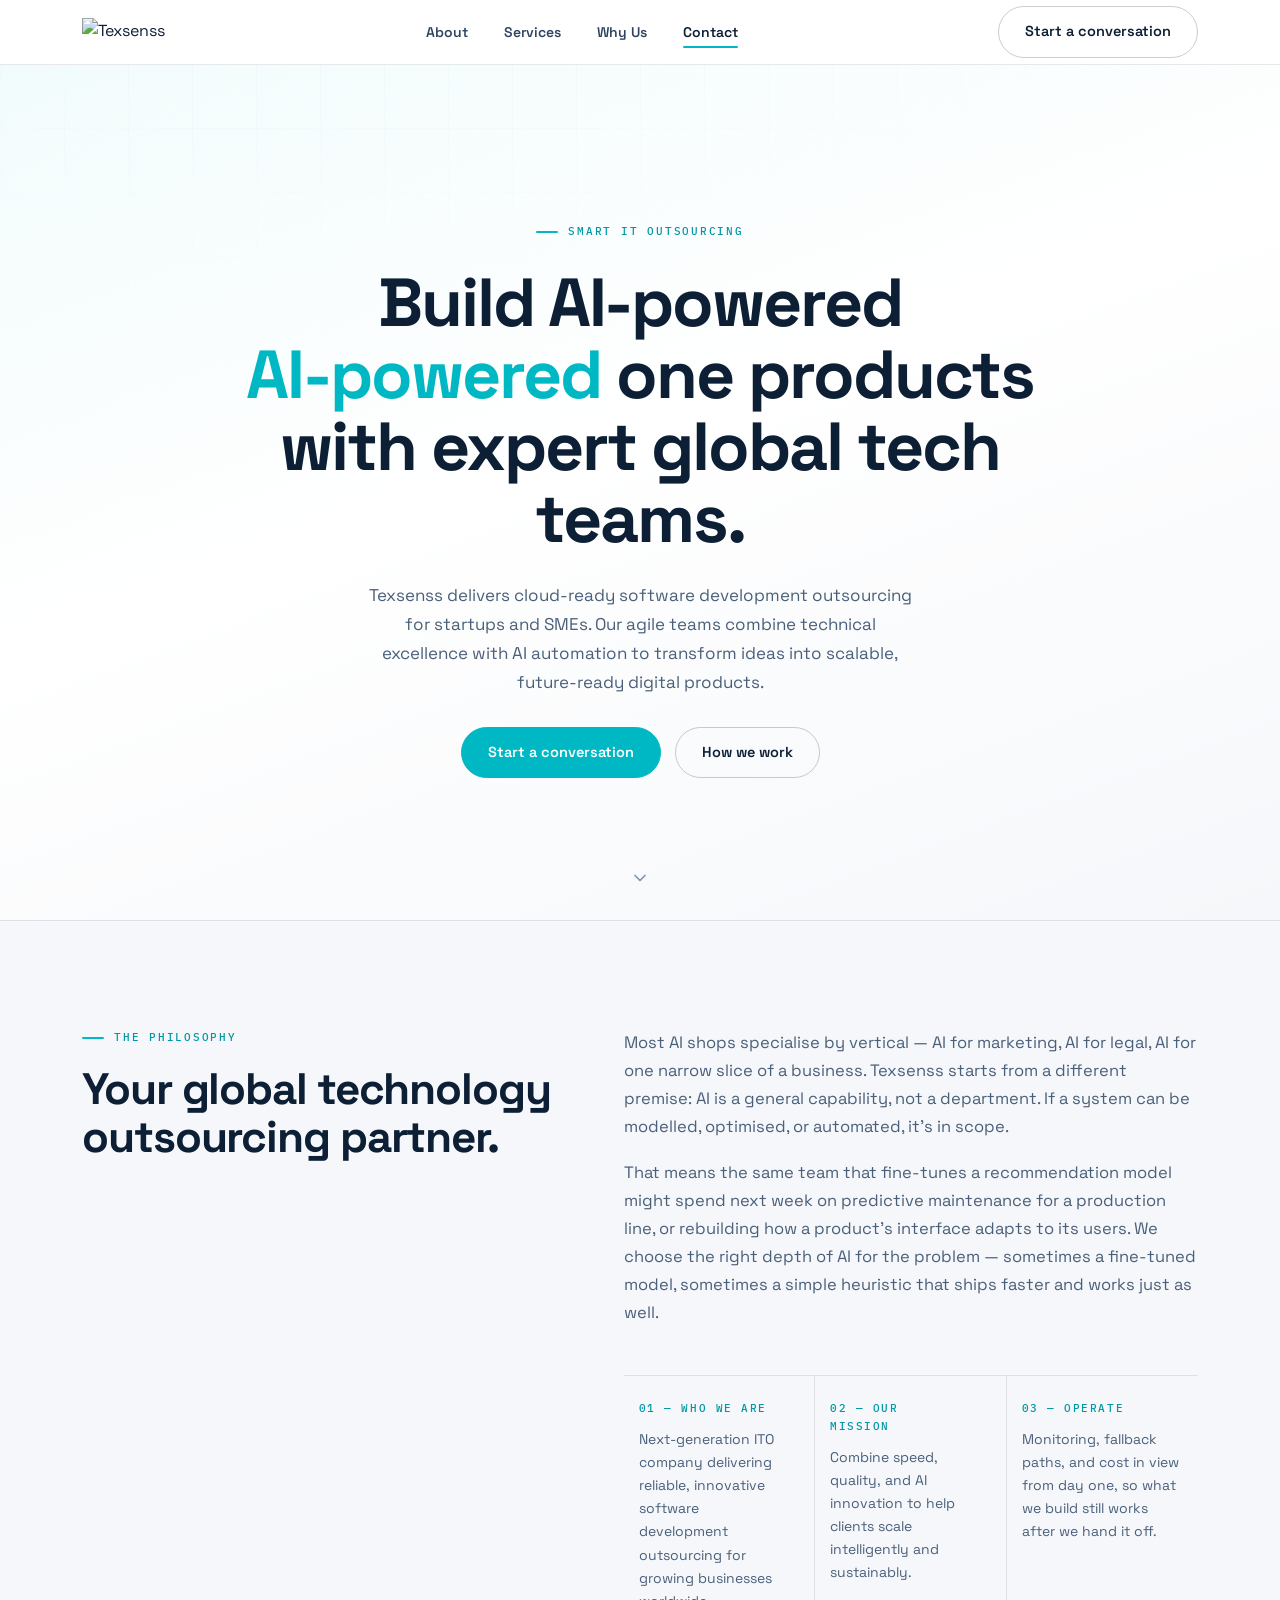
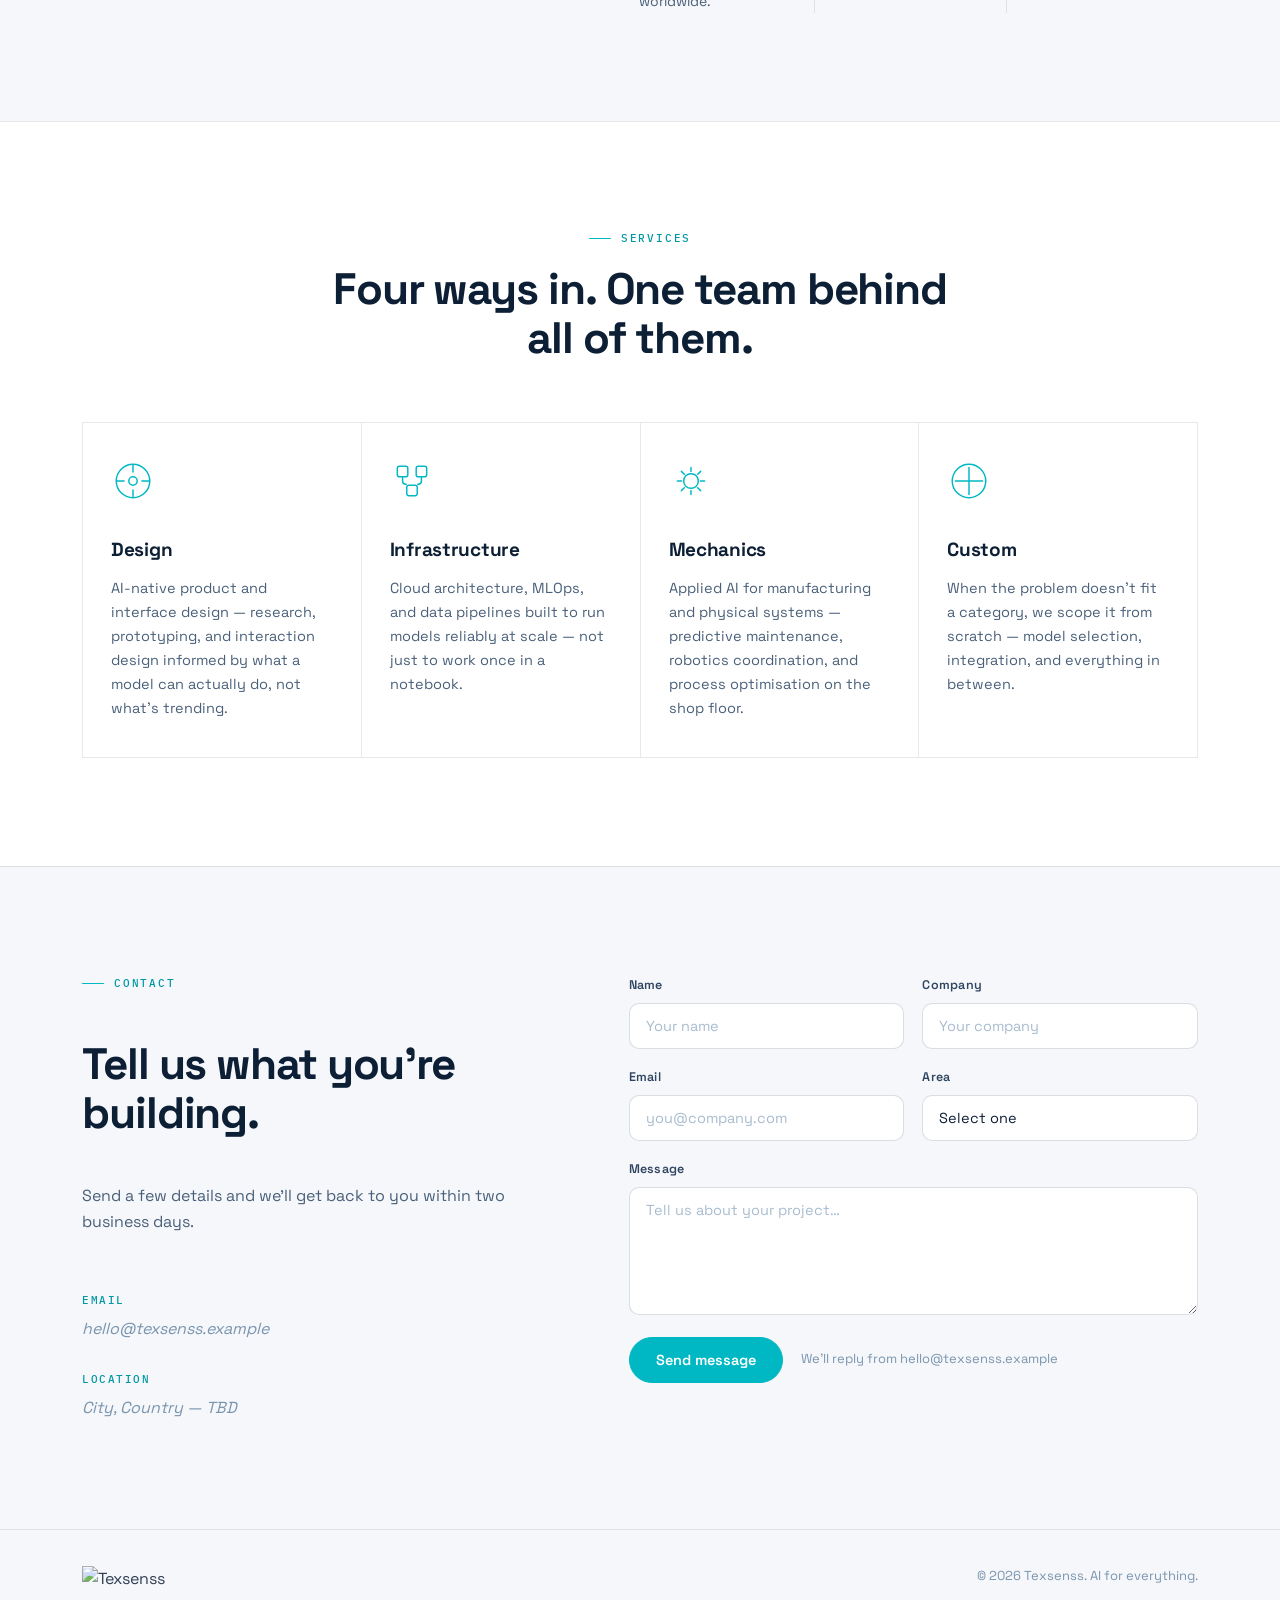
==== index.html @ 2351a618 "Add files via upload" ====
<!DOCTYPE html>
<html lang="en">
<head>
  <meta charset="UTF-8">
  <meta name="viewport" content="width=device-width, initial-scale=1.0">
  <title>Texsenss — AI for everything</title>
  <meta name="description" content="Texsenss is an AI consultancy applying artificial intelligence across design, infrastructure, mechanics, and everything in between.">

  <!-- Favicon from brand kit -->
  <link rel="icon" type="image/svg+xml" href="brandkit/Favicon - 32 x 32px.svg">

  <!-- Fonts: Space Grotesk (display) · Inter (body) · IBM Plex Mono (labels) -->
  <link rel="preconnect" href="https://fonts.googleapis.com">
  <link rel="preconnect" href="https://fonts.gstatic.com" crossorigin>
  <link href="https://fonts.googleapis.com/css2?family=IBM+Plex+Mono:wght@400;500&family=Inter:wght@400;500;600&family=Space+Grotesk:wght@400;500;600;700&display=swap" rel="stylesheet">

  <!-- Brand stylesheet -->
  <link rel="stylesheet" href="style.css">
</head>

<body>

  <div class="blueprint" aria-hidden="true"></div>

  <!-- ============ NAVIGATION ============ -->
  <header class="site">
    <nav class="nav">
      <!-- Wordmark logo from brand kit -->
      <a href="#top" class="logo" aria-label="Texsenss home">
        <img
          src="brandkit/Full Color  - Word Mark - in dark background.png"
          alt="Texsenss"
          height="28"
        >
      </a>

      <ul class="nav-links" id="navLinks" role="list">
        <li><a href="#about">About</a></li>
        <li><a href="#services">Services</a></li>
        <li><a href="#why-us">Why Us</a></li>                                                                                                              
        <li><a href="#contact">Contact</a></li>
      </ul>
                      
      <div class="nav-right">
        <a href="#contact" class="btn btn-ghost">Start a conversation</a>
        <!-- Animated hamburger (3 bars → X via CSS) -->
        <button class="nav-toggle" id="navToggle" aria-label="Toggle navigation" aria-expanded="false">
          <span class="bars" aria-hidden="true">
            <span class="bar"></span>
            <span class="bar"></span>
            <span class="bar"></span>
          </span>
        </button>
      </div>
    </nav>
  </header>

  <main id="top">

    <!-- ============ HERO ============ -->
    <section class="hero">
      <div class="container hero-inner">
        <span class="eyebrow">Smart IT outsourcing</span>

        <h1 class="reveal">
          Build AI-powered <br> <span class="accent">AI-powered</span> one products with expert global tech teams.<br>
          
        </h1>

        <p class="hero-sub reveal">
          Texsenss delivers cloud-ready software development outsourcing for startups and SMEs. Our agile teams combine technical excellence with AI automation to transform ideas into scalable, future-ready digital products.
        </p>

        <div class="hero-cta reveal">
          <a href="#contact" class="btn btn-primary">Start a conversation</a>
          <a href="#about" class="btn btn-ghost">How we work</a>
        </div>
      </div>

      <!-- Animated scroll cue -->
      <a href="#about" class="hero-scroll-cue" aria-label="Scroll to content">
        <svg width="20" height="20" viewBox="0 0 24 24" fill="none" aria-hidden="true">
          <path d="M6 9l6 6 6-6" stroke="currentColor" stroke-width="2" stroke-linecap="round" stroke-linejoin="round"/>
        </svg>
      </a>
    </section>

    <!-- ============ ABOUT ============ -->
    <section class="section" id="about">
      <div class="container about-grid">
        <div class="section-head reveal" style="margin-bottom: 0;">
          <span class="eyebrow">The philosophy</span>
          <h2>Your global technology outsourcing partner.</h2>
        </div>

        <div class="about-copy reveal">
          <p>Most AI shops specialise by vertical — AI for marketing, AI for legal, AI for one narrow slice of a business. Texsenss starts from a different premise: AI is a general capability, not a department. If a system can be modelled, optimised, or automated, it's in scope.</p>
          <p>That means the same team that fine-tunes a recommendation model might spend next week on predictive maintenance for a production line, or rebuilding how a product's interface adapts to its users. We choose the right depth of AI for the problem — sometimes a fine-tuned model, sometimes a simple heuristic that ships faster and works just as well.</p>

          <div class="process">
            <div class="process-step reveal" style="transition-delay: 0.05s">
              <span class="step-label">01 — Who we are</span>
              <p>Next-generation ITO company delivering reliable, innovative software development outsourcing for growing businesses worldwide.</p>
            </div>
            <div class="process-step reveal" style="transition-delay: 0.15s">
              <span class="step-label">02 — Our mission</span>
              <p>Combine speed, quality, and AI innovation to help clients scale intelligently and sustainably.</p>
            </div>
            <div class="process-step reveal" style="transition-delay: 0.25s">
              <span class="step-label">03 — Operate</span>
              <p>Monitoring, fallback paths, and cost in view from day one, so what we build still works after we hand it off.</p>
            </div>
          </div>
        </div>
      </div>
    </section>

    <!-- ============ SERVICES ============ -->
    <section class="section" id="services">
      <div class="container">
        <div class="section-head center reveal">
          <span class="eyebrow">Services</span>
          <h2>Four ways in. One team behind all of them.</h2>
        </div>
      </div>
      <div class="container">
        <div class="service-grid">

          <div class="service-card reveal-scale" style="transition-delay: 0.00s">
            <svg class="service-icon" viewBox="0 0 42 42" fill="none" aria-hidden="true">
              <circle cx="21" cy="21" r="16" stroke="currentColor" stroke-width="1.4"/>
              <path d="M21 5v8M21 29v8M5 21h8M29 21h8" stroke="currentColor" stroke-width="1.4"/>
              <circle cx="21" cy="21" r="4" stroke="currentColor" stroke-width="1.4"/>
            </svg>
            <h3>Design</h3>
            <p>AI-native product and interface design — research, prototyping, and interaction design informed by what a model can actually do, not what’s trending.</p>
          </div>

          <div class="service-card reveal-scale" style="transition-delay: 0.10s">
            <svg class="service-icon" viewBox="0 0 42 42" fill="none" aria-hidden="true">
              <rect x="7" y="7" width="10" height="10" rx="2" stroke="currentColor" stroke-width="1.4"/>
              <rect x="25" y="7" width="10" height="10" rx="2" stroke="currentColor" stroke-width="1.4"/>
              <rect x="16" y="25" width="10" height="10" rx="2" stroke="currentColor" stroke-width="1.4"/>
              <path d="M12 17v4a3 3 0 0 0 3 3h1M30 17v4a3 3 0 0 1-3 3h-1" stroke="currentColor" stroke-width="1.4"/>
            </svg>
            <h3>Infrastructure</h3>
            <p>Cloud architecture, MLOps, and data pipelines built to run models reliably at scale — not just to work once in a notebook.</p>
          </div>

          <div class="service-card reveal-scale" style="transition-delay: 0.20s">
            <svg class="service-icon" viewBox="0 0 42 42" fill="none" aria-hidden="true">
              <path d="M21 12v-4M21 34v-4M12 21H8M34 21h-4M14.6 14.6l-2.8-2.8M30.2 30.2l-2.8-2.8M14.6 27.4l-2.8 2.8M30.2 11.8l-2.8 2.8" stroke="currentColor" stroke-width="1.4" stroke-linecap="round"/>
              <circle cx="21" cy="21" r="7" stroke="currentColor" stroke-width="1.4"/>
            </svg>
            <h3>Mechanics</h3>
            <p>Applied AI for manufacturing and physical systems — predictive maintenance, robotics coordination, and process optimisation on the shop floor.</p>
          </div>

          <div class="service-card reveal-scale" style="transition-delay: 0.30s">
            <svg class="service-icon" viewBox="0 0 42 42" fill="none" aria-hidden="true">
              <path d="M21 8v26M8 21h26" stroke="currentColor" stroke-width="1.4" stroke-linecap="round"/>
              <circle cx="21" cy="21" r="16" stroke="currentColor" stroke-width="1.4"/>
            </svg>
            <h3>Custom</h3>
            <p>When the problem doesn’t fit a category, we scope it from scratch — model selection, integration, and everything in between.</p>
          </div>

        </div>
      </div>
    </section>

    
    <!-- ============ CONTACT ============ -->
    <section class="section" id="contact">
      <div class="container contact-grid">

        <div class="contact-info reveal">
          <span class="eyebrow">Contact</span>
          <h2 style="margin-top: 18px;">Tell us what you're building.</h2>
          <p style="margin-top: 16px; font-size: 16px;">Send a few details and we'll get back to you within two business days.</p>

          <div class="info-block" style="margin-top: 28px;">
            <span class="label">Email</span>
            <span class="value placeholder">hello@texsenss.example</span>
          </div>
          <div class="info-block">
            <span class="label">Location</span>
            <span class="value placeholder">City, Country — TBD</span>
          </div>
        </div>

        <div class="reveal">
          <!--
            Form is UI-only for now.
            Wire up by replacing the JS handler in main.js with a real fetch() call.
            e.g. Formspree, email API, or CRM webhook.
          -->
          <form class="contact-form" id="contactForm" novalidate>
            <div class="form-row">
              <div class="field">
                <label for="name">Name</label>
                <input type="text" id="name" name="name" autocomplete="name" required placeholder="Your name">
              </div>
              <div class="field">
                <label for="company">Company</label>
                <input type="text" id="company" name="company" autocomplete="organization" placeholder="Your company">
              </div>
            </div>
            <div class="form-row">
              <div class="field">
                <label for="email">Email</label>
                <input type="email" id="email" name="email" autocomplete="email" required placeholder="you@company.com">
              </div>
              <div class="field">
                <label for="area">Area</label>
                <select id="area" name="area" required>
                  <option value="">Select one</option>
                  <option value="design">Design</option>
                  <option value="infrastructure">Infrastructure</option>
                  <option value="mechanics">Mechanics</option>
                  <option value="other">Other</option>
                </select>
              </div>
            </div>
            <div class="field">
              <label for="message">Message</label>
              <textarea id="message" name="message" required placeholder="Tell us about your project…"></textarea>
            </div>
            <div class="form-foot">
              <button type="submit" class="btn btn-primary" id="submitBtn">Send message</button>
              <span class="form-note">We'll reply from hello@texsenss.example</span>
            </div>
            <div class="form-success" id="formSuccess" role="status">
              <svg width="18" height="18" viewBox="0 0 18 18" fill="none" aria-hidden="true">
                <circle cx="9" cy="9" r="8" stroke="currentColor" stroke-width="1.4"/>
                <path d="M5.5 9.2l2.2 2.2 4.8-4.8" stroke="currentColor" stroke-width="1.4" stroke-linecap="round" stroke-linejoin="round"/>
              </svg>
              Thanks — your message is queued. We'll be in touch shortly.
            </div>
          </form>
        </div>

      </div>
    </section>

  </main>

  <!-- ============ FOOTER ============ -->
  <footer class="site">
    <div class="container footer-inner">
      <img
        src="brandkit/Full Color  - Word Mark - in dark background.png"
        alt="Texsenss"
        height="22"
      >
      <span class="footer-copy">© 2026 Texsenss. AI for everything.</span>
    </div>
  </footer>

  <!-- Main JS (deferred so it runs after DOM is ready) -->
  <script src="main.js" defer></script>

</body>
</html>
---- style.css ----
/* ============================================================
   TEXSENSS — style.css
   Theme: LIGHT — white base, Rich Navy text, Pacific Blue accents
   Brand palette from texsenss-website.vercel.app reference
   ============================================================ */

/* ============ TOKENS ============ */
:root {
  /* Page background & surfaces */
  --bg-base:     #ffffff;
  --bg-subtle:   #f5f7fa;
  --bg-muted:    #eef1f5;
  --bg-card:     #ffffff;

  /* Rich Navy text scale */
  --text-primary:   #0d1f35;
  --text-secondary: #2e4460;
  --text-body:      #4a607a;
  --text-muted:     #7a95af;
  --text-faint:     #a8bccf;

  /* Pacific Blue — brand primary */
  --brand:       #00b8c4;
  --brand-dark:  #0098a4;
  --brand-light: #e0f7f9;
  --brand-glow:  rgba(0, 184, 196, 0.18);

  /* Borders */
  --border:        rgba(13, 31, 53, 0.10);
  --border-mid:    rgba(13, 31, 53, 0.15);
  --border-strong: rgba(13, 31, 53, 0.22);

  /* Utility */
  --radius: 14px;
  --container: 1180px;
  --ease: cubic-bezier(0.22, 0.61, 0.36, 1);
  --ease-spring: cubic-bezier(0.34, 1.56, 0.64, 1);
  --nav-h: 64px;
}

/* ============ RESET & BASE ============ */
*, *::before, *::after { box-sizing: border-box; }

html {
  scroll-behavior: smooth;
  scroll-padding-top: var(--nav-h);
}
@media (prefers-reduced-motion: reduce) {
  html { scroll-behavior: auto; }
}

body {
  margin: 0;
  background: var(--bg-base);
  color: var(--text-primary);
  font-family: 'Space Grotesk', 'Inter', system-ui, sans-serif;
  font-weight: 400;
  line-height: 1.6;
  -webkit-font-smoothing: antialiased;
}

img { max-width: 100%; display: block; }
a   { color: inherit; text-decoration: none; }

/* ============ LAYOUT ============ */
.container {
  max-width: var(--container);
  margin: 0 auto;
  padding: 0 32px;
}

/* ============ BLUEPRINT GRID — light version ============ */
.blueprint {
  position: fixed;
  inset: 0;
  z-index: 0;
  pointer-events: none;
  background-image:               
    linear-gradient(rgba(0, 184, 196, 0.055) 1px, transparent 1px),
    linear-gradient(90deg, rgba(0, 184, 196, 0.055) 1px, transparent 1px);
  background-size: 64px 64px;
  -webkit-mask-image: radial-gradient(ellipse 90% 60% at 50% 0%, black 30%, transparent 75%);
          mask-image: radial-gradient(ellipse 90% 60% at 50% 0%, black 30%, transparent 75%);
  opacity: 0.7;
  will-change: transform;
}

/* Scroll progress indicator */
.scroll-progress {
  position: fixed;
  top: 0;
  left: 0;
  height: 3px;
  background: var(--brand);
  z-index: 1000;
  width: 0%;
  box-shadow: 0 0 8px var(--brand);
  will-change: width;
}

/* ============ TYPOGRAPHY ============ */
.eyebrow {
  font-family: 'IBM Plex Mono', monospace;
  font-size: 11px;
  font-weight: 500;
  letter-spacing: 0.16em;
  text-transform: uppercase;
  color: var(--brand-dark);
  display: inline-flex;
  align-items: center;
  gap: 10px;
}
.eyebrow::before {
  content: "";
  width: 22px;
  height: 1.5px;
  background: var(--brand);
  display: inline-block;
  flex-shrink: 0;
  border-radius: 2px;
}

h1, h2, h3 {
  font-family: 'Space Grotesk', system-ui, sans-serif;
  font-weight: 700;
  letter-spacing: -0.025em;
  margin: 0;
  color: var(--text-primary);
}
h2 { font-size: clamp(28px, 4vw, 44px); line-height: 1.10; }
h3 { font-size: 19px; letter-spacing: -0.015em; }

p { margin: 0; color: var(--text-body); }

/* ============ BUTTONS ============ */
.btn {
  display: inline-flex;
  align-items: center;
  gap: 9px;
  padding: 13px 26px;
  border-radius: 999px;
  font-family: inherit;
  font-weight: 600;
  font-size: 14.5px;
  cursor: pointer;
  border: 1.5px solid transparent;
  transition:
    transform 0.3s var(--ease),
    background 0.25s var(--ease),
    border-color 0.25s,
    box-shadow 0.3s var(--ease),
    color 0.2s;
}
.btn:focus-visible {
  outline: 2px solid var(--brand);
  outline-offset: 3px;
}

.btn-primary {
  background: var(--brand);
  color: #ffffff;
  border-color: var(--brand);
}
.btn-primary:hover {
  background: var(--brand-dark);
  border-color: var(--brand-dark);
  box-shadow: 0 4px 20px var(--brand-glow);
  transform: translateY(-2px);
}
.btn-primary:active { transform: translateY(0); }

.btn-ghost {
  background: transparent;
  color: var(--text-primary);
  border-color: var(--border-strong);
}
.btn-ghost:hover {
  border-color: var(--brand);
  color: var(--brand-dark);
  background: var(--brand-light);
}

/* ============ NAVIGATION ============ */
header.site {
  position: sticky;
  top: 0;
  z-index: 100;
  background: rgba(255, 255, 255, 0.88);
  backdrop-filter: blur(14px);
  -webkit-backdrop-filter: blur(14px);
  border-bottom: 1px solid var(--border);
  transition: background 0.3s, border-color 0.3s, box-shadow 0.3s;
}
header.site.scrolled {
  background: rgba(255, 255, 255, 0.97);
  border-color: var(--border-mid);
  box-shadow: 0 1px 20px rgba(13, 31, 53, 0.06);
}

.nav {
  display: flex;
  align-items: center;
  justify-content: space-between;
  height: var(--nav-h);
  padding: 0 32px;
  max-width: var(--container);
  margin: 0 auto;
}

.logo { display: flex; align-items: center; }
.logo img {
  height: 28px;
  width: auto;
  transition: opacity 0.2s;
}
.logo:hover img { opacity: 0.75; }

.nav-links {
  display: flex;
  align-items: center;
  gap: 36px;
  list-style: none;
  margin: 0;
  padding: 0;
}
.nav-links a {
  font-size: 14px;
  font-weight: 600;
  color: var(--text-secondary);
  position: relative;
  padding: 4px 0;
  transition: color 0.2s;
}
.nav-links a:hover { color: var(--text-primary); }
.nav-links a::after {
  content: "";
  position: absolute;
  left: 0; right: 0; bottom: -3px;
  height: 2px;
  background: var(--brand);
  transform: scaleX(0);
  transform-origin: left center;
  transition: transform 0.28s var(--ease);
  border-radius: 2px;
}
.nav-links a:hover::after,
.nav-links a.active::after { transform: scaleX(1); }
.nav-links a.active { color: var(--text-primary); }

.nav-right {
  display: flex;
  align-items: center;
  gap: 18px;
}

.nav-toggle {
  display: none;
  background: none;
  border: 1.5px solid var(--border-strong);
  border-radius: 8px;
  width: 40px; height: 40px;
  color: var(--text-primary);
  cursor: pointer;
  align-items: center;
  justify-content: center;
  transition: background 0.2s, border-color 0.2s;
  flex-shrink: 0;
}
.nav-toggle:hover {
  background: var(--brand-light);
  border-color: var(--brand);
  color: var(--brand-dark);
}

.nav-toggle .bar {
  display: block;
  width: 18px;
  height: 1.5px;
  background: currentColor;
  border-radius: 2px;
  transition: transform 0.35s var(--ease), opacity 0.25s;
  transform-origin: center;
}
.nav-toggle .bars {
  display: flex;
  flex-direction: column;
  gap: 4.5px;
  pointer-events: none;
}
.nav-toggle[aria-expanded="true"] .bar:nth-child(1) { transform: translateY(6px) rotate(45deg); }
.nav-toggle[aria-expanded="true"] .bar:nth-child(2) { opacity: 0; transform: scaleX(0); }
.nav-toggle[aria-expanded="true"] .bar:nth-child(3) { transform: translateY(-6px) rotate(-45deg); }

/* ============ MOBILE DROPDOWN ============ */
@media (max-width: 720px) {
  .nav-links {
    position: absolute;
    top: 100%; left: 0; right: 0;
    background: #ffffff;
    border-bottom: 1px solid var(--border-mid);
    flex-direction: column;
    align-items: flex-start;
    padding: 0 32px;
    gap: 0;
    overflow: hidden;
    max-height: 0;
    opacity: 0;
    transform: translateY(-8px);
    transition:
      max-height 0.42s var(--ease),
      opacity 0.32s var(--ease),
      transform 0.32s var(--ease),
      padding 0.32s var(--ease);
    pointer-events: none;
    box-shadow: 0 8px 24px rgba(13, 31, 53, 0.07);
  }
  .nav-links.open {
    max-height: 320px;
    opacity: 1;
    transform: translateY(0);
    padding: 20px 32px 28px;
    pointer-events: auto;
  }
  .nav-links li {
    width: 100%;
    opacity: 0;
    transform: translateX(-10px);
    transition: opacity 0.28s var(--ease), transform 0.28s var(--ease);
  }
  .nav-links.open li { opacity: 1; transform: translateX(0); }
  .nav-links.open li:nth-child(1) { transition-delay: 0.05s; }
  .nav-links.open li:nth-child(2) { transition-delay: 0.10s; }
  .nav-links.open li:nth-child(3) { transition-delay: 0.15s; }
  .nav-links.open li:nth-child(4) { transition-delay: 0.20s; }
  .nav-links a { display: block; padding: 10px 0; font-size: 16px; color: var(--text-primary); }
  .nav-links a::after { bottom: 0; }
  .nav-toggle { display: inline-flex; }
  .nav-right .btn-ghost { display: none; }
}

/* ============ HERO ============ */
.hero {
  padding: 0;
  display: flex;
  align-items: center;
  height: 95vh;
  justify-content: center;
  position: relative;
  overflow: hidden;
  background: linear-gradient(
    160deg,
    rgba(0, 184, 196, 0.05) 0%,
    var(--bg-base) 45%,
    var(--bg-subtle) 100%
  );
}

.hero-inner {
  display: flex;
  flex-direction: column;
  align-items: center;
  text-align: center;
  gap: 26px;
  position: relative;
  z-index: 1;
  padding: 88px 0 72px;
}

.hero h1 {
  font-size: clamp(38px, 5.5vw, 68px);
  max-width: 920px;
  line-height: 1.06;
  letter-spacing: -0.03em;
  color: var(--text-primary);
}
.hero h1 .accent {
  color: var(--brand);
  position: relative;
}

.hero-sub {
  max-width: 560px;
  font-size: 17px;
  color: var(--text-body);
  line-height: 1.7;
}

.hero-cta {
  display: flex;
  gap: 14px;
  flex-wrap: wrap;
  justify-content: center;
  margin-top: 4px;
}

/* Scroll cue arrow at bottom of hero */
.hero-scroll-cue {
  position: absolute;
  bottom: 32px;
  left: 50%;
  transform: translateX(-50%);
  display: flex;
  flex-direction: column;
  align-items: center;
  gap: 6px;
  color: var(--text-muted);
  font-size: 11px;
  font-family: 'IBM Plex Mono', monospace;
  letter-spacing: 0.1em;
  text-transform: uppercase;
  text-decoration: none;
  transition: color 0.2s, opacity 0.3s var(--ease);
  animation: cue-bounce 2.2s ease-in-out infinite;
}
.hero-scroll-cue:hover { color: var(--brand); }
@keyframes cue-bounce {
  0%, 100% { transform: translateX(-50%) translateY(0); }
  50%       { transform: translateX(-50%) translateY(5px); }
}
@media (prefers-reduced-motion: reduce) {
  .hero-scroll-cue { animation: none; }
}

/* ============ SECTION SHELL ============ */
section { position: relative; }

.section {
  padding: 108px 0;
  border-top: 1px solid var(--border);
  background: var(--bg-base);
}
.section:nth-child(even) { background: var(--bg-subtle); }

.section-head {
  display: flex;
  flex-direction: column;
  gap: 18px;
  max-width: 640px;
  margin-bottom: 60px;
}
.section-head.center {
  margin-left: auto;
  margin-right: auto;
  text-align: center;
  align-items: center;
}

/* ============ ABOUT ============ */
.about-grid {
  display: grid;
  grid-template-columns: 0.9fr 1.1fr;
  gap: 72px;
  align-items: start;
}
.about-copy p + p { margin-top: 18px; }
.about-copy p { font-size: 16.5px; line-height: 1.7; color: var(--text-body); }

.process {
  margin-top: 48px;
  display: grid;
  grid-template-columns: repeat(3, 1fr);
  border-top: 1px solid var(--border);
}
.process-step {
  padding: 24px 24px 0 0;
  border-right: 1px solid var(--border);
  transition: background 0.25s;
}
.process-step:last-child { border-right: none; padding-right: 0; }
.process-step:hover { background: var(--brand-light); border-radius: 8px; }

.process-step .step-label {
  font-family: 'IBM Plex Mono', monospace;
  font-size: 11px;
  font-weight: 500;
  letter-spacing: 0.14em;
  padding: 0 15px;
  text-transform: uppercase;
  color: var(--brand-dark);
  margin-bottom: 10px;
  display: block;
}

.process-step p { font-size: 14px; line-height: 1.65; padding : 0 15px ;color: var(--text-body); }

/* ============ SERVICES ============ */
.service-grid {
  display: grid;
  grid-template-columns: repeat(4, 1fr);
  border-top: 1px solid var(--border);
  border-left: 1px solid var(--border);
}
.service-card {
  padding: 36px 28px;
  border-right: 1px solid var(--border);
  border-bottom: 1px solid var(--border);
  background: var(--bg-card);
  position: relative;
  overflow: hidden;
  transition: background 0.3s var(--ease), box-shadow 0.3s var(--ease), transform 0.25s var(--ease);
}
.service-card::before {
  content: "";
  position: absolute;
  inset: 0;
  background: linear-gradient(135deg, var(--brand-light) 0%, transparent 60%);
  opacity: 0;
  transition: opacity 0.35s var(--ease);
}
.service-card:hover { transform: translateY(-2px); box-shadow: 0 8px 32px rgba(0, 184, 196, 0.12); }
.service-card:hover::before { opacity: 1; }

.service-icon {
  width: 44px; height: 44px;
  margin-bottom: 24px;
  color: var(--brand);
  transition: transform 0.3s var(--ease-spring), color 0.2s;
  position: relative; /* above ::before */
}
.service-card:hover .service-icon {
  transform: translateY(-4px) scale(1.1);
  color: var(--brand-dark);
}

.service-card h3 { margin-bottom: 12px; position: relative; }
.service-card p { font-size: 14.5px; line-height: 1.65; color: var(--text-body); position: relative; }

/* ============ WHY US ============ */
.why-list { border-top: 1px solid var(--border); }
.why-row {
  display: grid;
  grid-template-columns: 260px 1fr;
  gap: 44px;
  padding: 36px 0;
  border-bottom: 1px solid var(--border);
  transition: background 0.2s;
}
.why-row:hover { background: var(--brand-light); border-radius: 8px; }
.why-row h3 { color: var(--text-primary); }
.why-row p { font-size: 15.5px; max-width: 560px; line-height: 1.7; color: var(--text-body); }

/* ============ CONTACT ============ */
.contact-grid {
  display: grid;
  grid-template-columns: 1fr 1.2fr;
  gap: 72px;
}
.contact-info { display: flex; flex-direction: column; gap: 30px; }

.info-block .label {
  font-family: 'IBM Plex Mono', monospace;
  font-size: 11px;
  font-weight: 500;
  letter-spacing: 0.14em;
  text-transform: uppercase;
  color: var(--brand-dark);
  display: block;
  margin-bottom: 6px;
}
.info-block .value {
  font-size: 16px;
  color: var(--text-primary);
  font-weight: 600;
}
.info-block .value.placeholder { color: var(--text-muted); font-weight: 400; font-style: italic; }

form.contact-form { display: flex; flex-direction: column; gap: 18px; }
.form-row { display: grid; grid-template-columns: 1fr 1fr; gap: 18px; }
.field { display: flex; flex-direction: column; gap: 8px; }
.field label { font-size: 12.5px; font-weight: 600; color: var(--text-secondary); letter-spacing: 0.02em; }

.field input,
.field select,
.field textarea {
  background: #ffffff;
  border: 1.5px solid var(--border-mid);
  border-radius: 10px;
  padding: 13px 16px;
  color: var(--text-primary);
  font-family: inherit;
  font-size: 14.5px;
  transition: border-color 0.22s, box-shadow 0.22s, background 0.22s;
  appearance: none;
  -webkit-appearance: none;
}
.field input::placeholder,
.field textarea::placeholder { color: var(--text-faint); }
.field input:hover,
.field select:hover,
.field textarea:hover { border-color: var(--border-strong); }
.field input:focus-visible,
.field select:focus-visible,
.field textarea:focus-visible {
  outline: none;
  border-color: var(--brand);
  box-shadow: 0 0 0 3px var(--brand-glow);
}
.field textarea { resize: vertical; min-height: 128px; }

.form-foot {
  display: flex;
  align-items: center;
  gap: 18px;
  margin-top: 4px;
  flex-wrap: wrap;
}
.form-note { font-size: 13px; color: var(--text-muted); }

.form-success {
  display: none;
  align-items: center;
  gap: 10px;
  background: var(--brand-light);
  border: 1.5px solid var(--brand);
  color: var(--brand-dark);
  padding: 14px 18px;
  border-radius: 10px;
  font-size: 14px;
  font-weight: 600;
}
.form-success.show { display: flex; }

/* ============ FOOTER ============ */
footer.site {
  border-top: 1px solid var(--border);
  padding: 36px 0;
  background: var(--bg-subtle);
}
.footer-inner {
  display: flex;
  align-items: center;
  justify-content: space-between;
  gap: 20px;
  flex-wrap: wrap;
}
.footer-inner img { height: 22px; opacity: 0.85; }
.footer-copy { font-size: 13px; color: var(--text-muted); }

/* ============ SCROLL REVEAL ============ */
@keyframes fadeUp {
  from { opacity: 0; transform: translateY(32px); }
  to   { opacity: 1; transform: none; }
}
@keyframes fadeIn {
  from { opacity: 0; }
  to   { opacity: 1; }
}

/* Base state — hidden before observed */
.reveal {
  opacity: 0;
  transform: translateY(32px);
  transition:
    opacity 0.65s var(--ease),
    transform 0.65s var(--ease);
}
.reveal.in {
  opacity: 1;
  transform: none;
}

/* Stagger within a reveal group */
.reveal-group > * {
  opacity: 0;
  transform: translateY(22px);
  transition: opacity 0.55s var(--ease), transform 0.55s var(--ease);
}
.reveal-group.in > *:nth-child(1) { transition-delay: 0.00s; }
.reveal-group.in > *:nth-child(2) { transition-delay: 0.09s; }
.reveal-group.in > *:nth-child(3) { transition-delay: 0.18s; }
.reveal-group.in > *:nth-child(4) { transition-delay: 0.27s; }
.reveal-group.in > * { opacity: 1; transform: none; }

/* Slide-left variant for why-rows */
.reveal-left {
  opacity: 0;
  transform: translateX(-24px);
  transition: opacity 0.6s var(--ease), transform 0.6s var(--ease);
}
.reveal-left.in { opacity: 1; transform: none; }

/* Scale-up for cards */
.reveal-scale {
  opacity: 0;
  transform: scale(0.95) translateY(16px);
  transition: opacity 0.55s var(--ease), transform 0.55s var(--ease);
}
.reveal-scale.in { opacity: 1; transform: none; }

@media (prefers-reduced-motion: reduce) {
  .reveal, .reveal-group > *, .reveal-left, .reveal-scale {
    opacity: 1; transform: none; transition: none;
  }
}

/* ============ RESPONSIVE ============ */
@media (max-width: 980px) {
  .about-grid { grid-template-columns: 1fr; gap: 36px; }
  .service-grid { grid-template-columns: repeat(2, 1fr); }
  .contact-grid { grid-template-columns: 1fr; gap: 48px; }
  .why-row { grid-template-columns: 1fr; gap: 10px; }
  .process { grid-template-columns: 1fr; }
  .process-step {
    border-right: none;
    border-bottom: 1px solid var(--border);
    padding: 24px 0;
  }
  .process-step:last-child { border-bottom: none; }
}

@media (max-width: 720px) {
  .service-grid { grid-template-columns: 1fr; }
  .form-row { grid-template-columns: 1fr; }
  .section { padding: 80px 0; }
  .container { padding: 0 22px; }
  .nav { padding: 0 22px; }
  .hero-inner { padding: 80px 0 60px; }
}
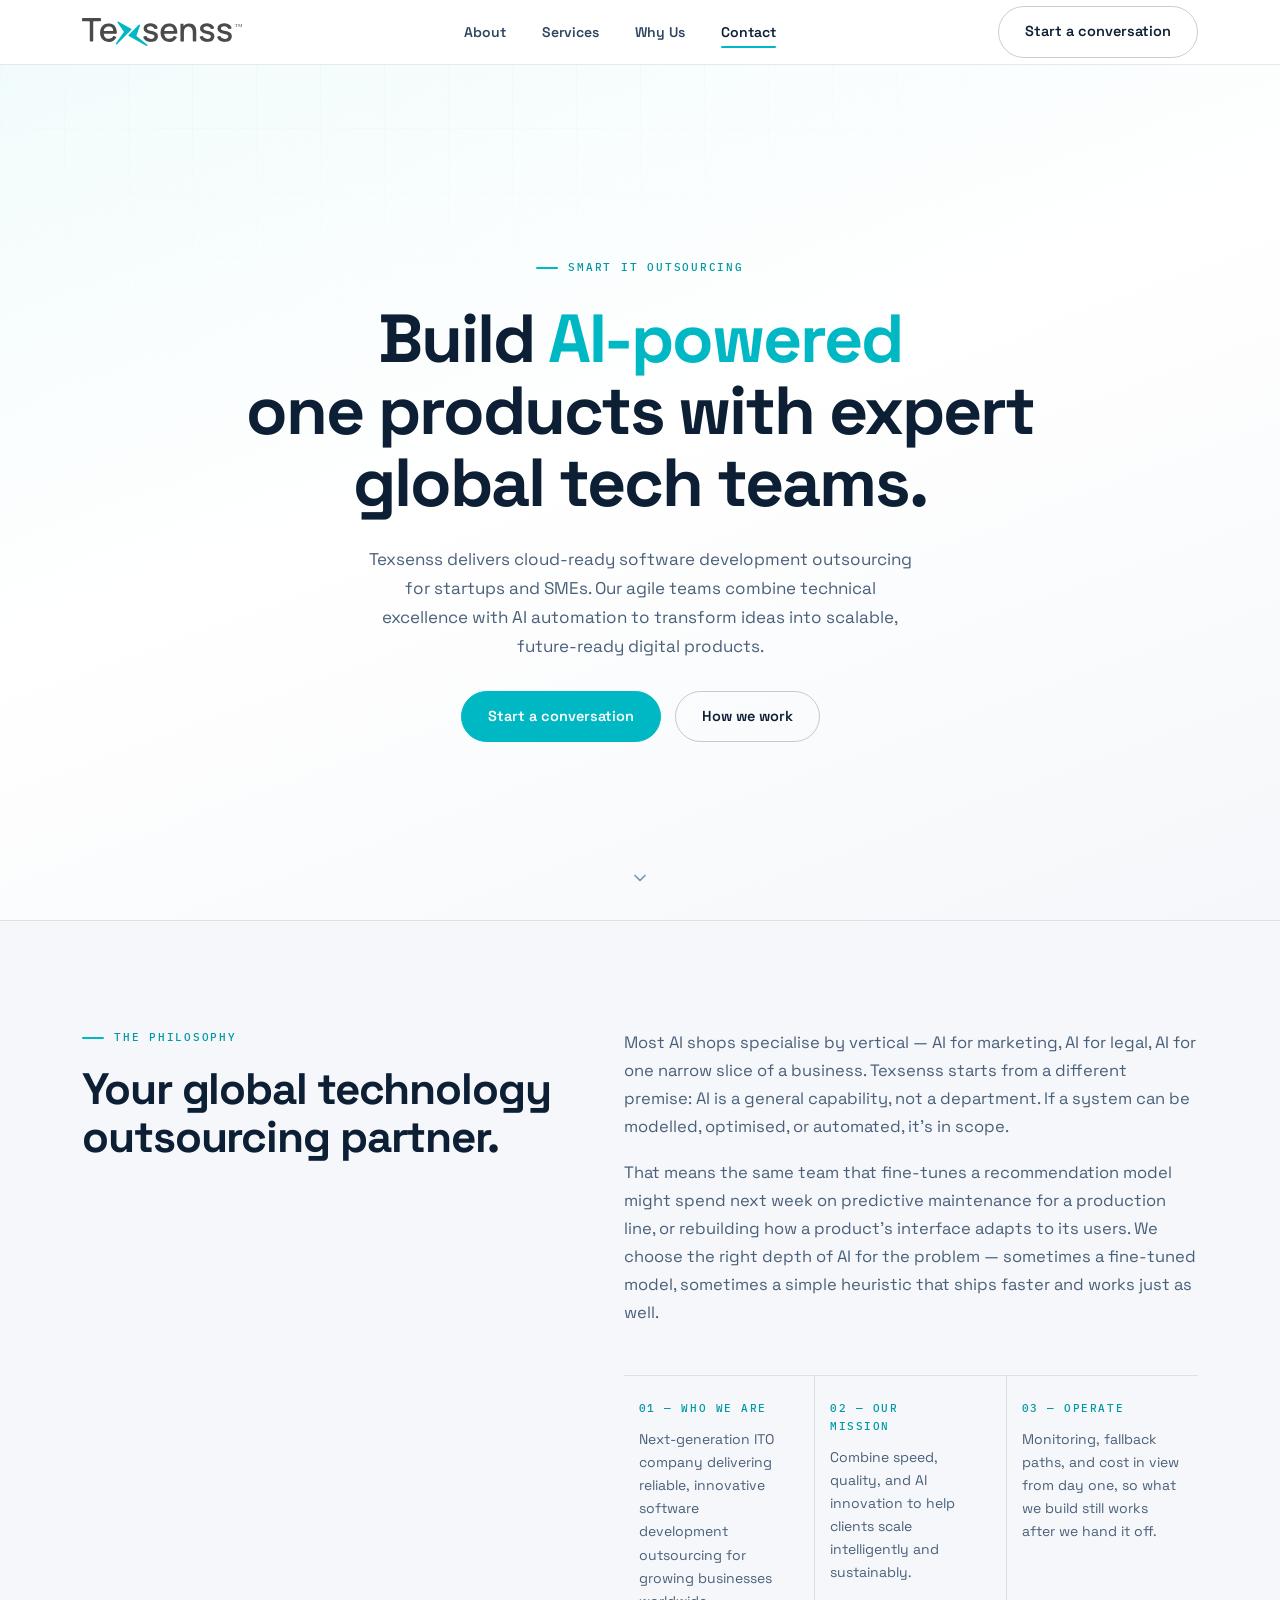
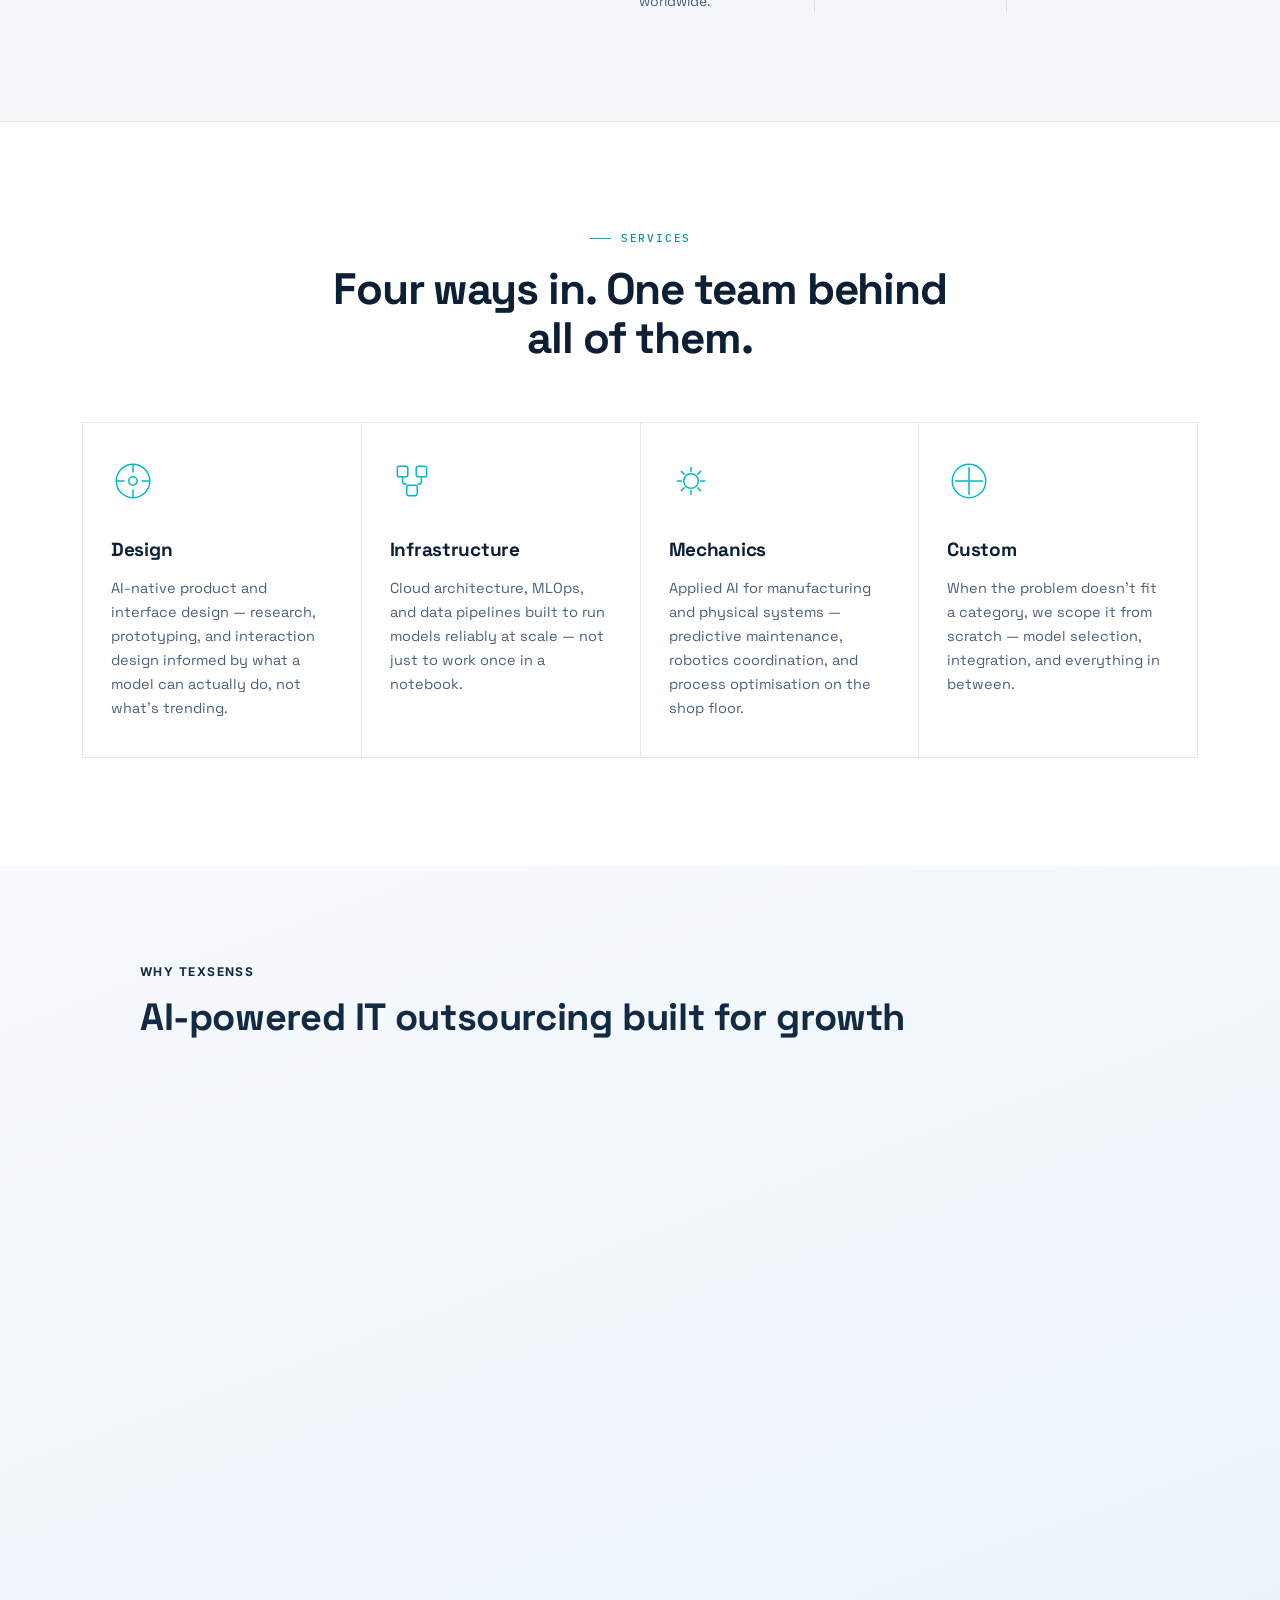
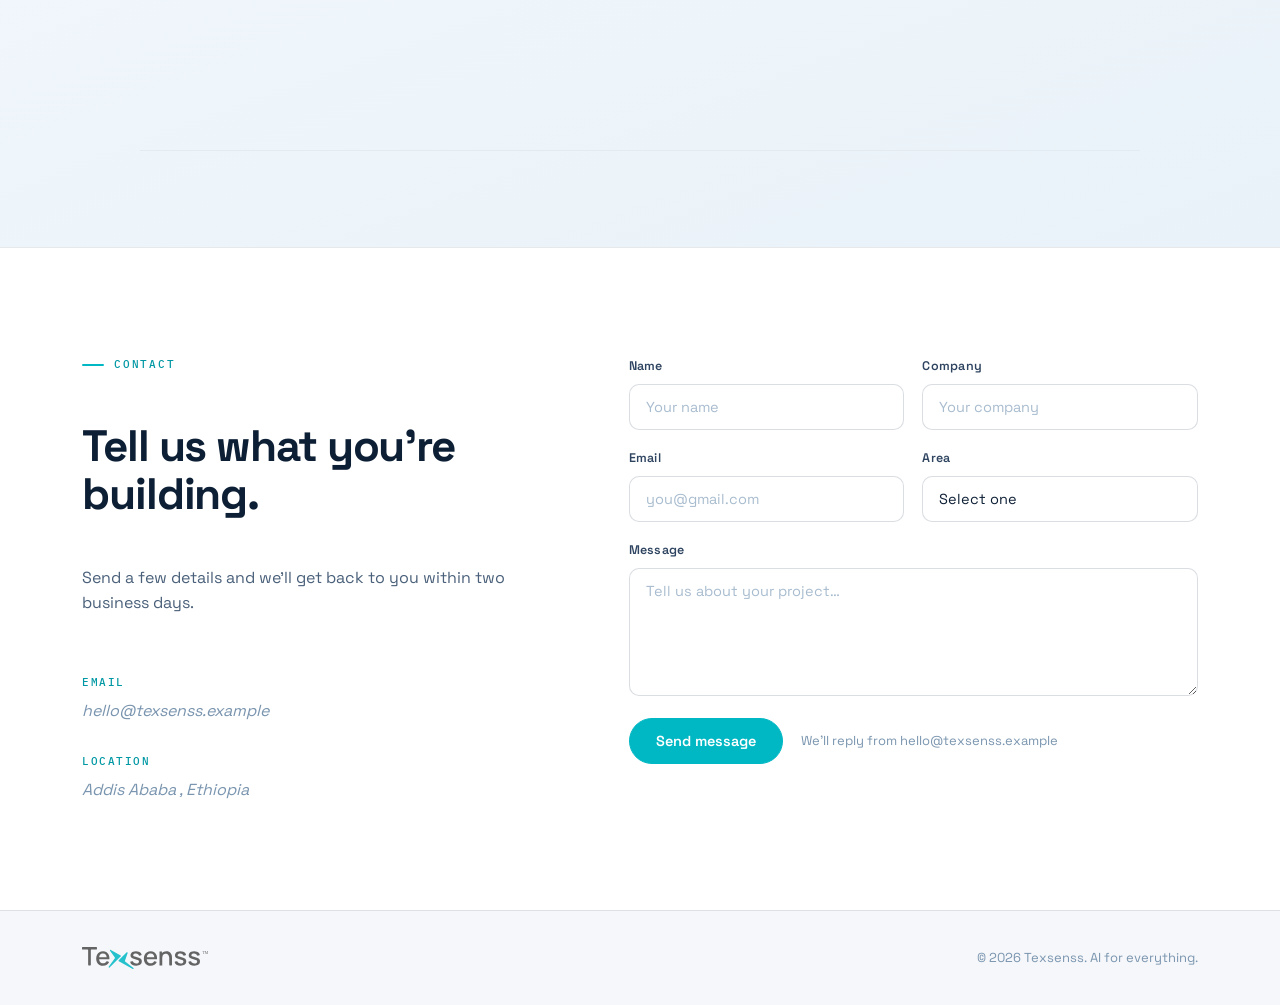
==== commit a1bbed6b: "Update index.html" ====
--- a/index.html
+++ b/index.html
@@ -1,10 +1,12 @@
 <!DOCTYPE html>
 <html lang="en">
+
 <head>
   <meta charset="UTF-8">
   <meta name="viewport" content="width=device-width, initial-scale=1.0">
   <title>Texsenss — AI for everything</title>
-  <meta name="description" content="Texsenss is an AI consultancy applying artificial intelligence across design, infrastructure, mechanics, and everything in between.">
+  <meta name="description"
+    content="Texsenss is an AI consultancy applying artificial intelligence across design, infrastructure, mechanics, and everything in between.">
 
   <!-- Favicon from brand kit -->
   <link rel="icon" type="image/svg+xml" href="brandkit/Favicon - 32 x 32px.svg">
@@ -12,8 +14,176 @@
   <!-- Fonts: Space Grotesk (display) · Inter (body) · IBM Plex Mono (labels) -->
   <link rel="preconnect" href="https://fonts.googleapis.com">
   <link rel="preconnect" href="https://fonts.gstatic.com" crossorigin>
-  <link href="https://fonts.googleapis.com/css2?family=IBM+Plex+Mono:wght@400;500&family=Inter:wght@400;500;600&family=Space+Grotesk:wght@400;500;600;700&display=swap" rel="stylesheet">
-
+  <link
+    href="https://fonts.googleapis.com/css2?family=IBM+Plex+Mono:wght@400;500&family=Inter:wght@400;500;600&family=Space+Grotesk:wght@400;500;600;700&display=swap"
+    rel="stylesheet">
+  <link rel="preconnect" href="https://fonts.googleapis.com">
+  <link rel="preconnect" href="https://fonts.gstatic.com" crossorigin>
+  <link href="https://fonts.googleapis.com/css2?family=Inter:wght@400;500;600;700&display=swap" rel="stylesheet">
+
+  <style>
+    .wt-why {
+      --wt-bg-start: #F7FAFD;
+      --wt-bg-end: #E9F2F9;
+      --wt-navy: #132A44;
+      --wt-slate: #64748B;
+      --wt-teal: #2BAEC0;
+      --wt-teal-soft: #DCF0F2;
+      --wt-divider: #E3EAF0;
+
+      background: linear-gradient(160deg, var(--wt-bg-start) 0%, var(--wt-bg-end) 100%);
+      color: var(--wt-navy);
+      padding: 96px 24px;
+      font-family: 'Inter', -apple-system, BlinkMacSystemFont, sans-serif;
+    }
+
+    .wt-why__inner {
+      max-width: 1000px;
+      margin: 0 auto;
+    }
+
+    .wt-why__header {
+      margin-bottom: 8px;
+      opacity: 0;
+      transform: translateY(14px);
+      animation: wt-rise 0.6s ease forwards;
+    }
+
+    .wt-why__eyebrow {
+      display: block;
+      font-size: 12px;
+      font-weight: 700;
+      letter-spacing: 0.12em;
+      text-transform: uppercase;
+      color: var(--wt-navy);
+      margin-bottom: 14px;
+    }
+
+    .wt-why__heading {
+      font-weight: 700;
+      font-size: clamp(28px, 3.4vw, 38px);
+      line-height: 1.2;
+      letter-spacing: -0.01em;
+      margin: 0 0 40px;
+      color: var(--wt-navy);
+    }
+
+    .wt-list {
+      display: grid;
+      grid-template-columns: repeat(2, 1fr);
+      column-gap: 56px;
+      border-bottom: 1px solid var(--wt-divider);
+    }
+
+    .wt-card {
+      padding: 40px 0;
+      border-top: 1px solid var(--wt-divider);
+      opacity: 0;
+      transform: translateY(14px);
+    }
+
+    .wt-card.wt-in-view {
+      animation: wt-rise 0.6s ease forwards;
+    }
+
+    .wt-card__icon {
+      width: 48px;
+      height: 48px;
+      margin-bottom: 20px;
+      display: flex;
+      align-items: center;
+      justify-content: center;
+      border-radius: 12px;
+      background: var(--wt-teal-soft);
+      color: var(--wt-teal);
+    }
+
+    .wt-card__icon svg {
+      width: 22px;
+      height: 22px;
+    }
+
+    .wt-card__title {
+      font-weight: 600;
+      font-size: 19px;
+      line-height: 1.3;
+      margin: 0 0 10px;
+      color: var(--wt-navy);
+    }
+
+    .wt-card__desc {
+      font-size: 15px;
+      line-height: 1.6;
+      color: var(--wt-slate);
+      margin: 0 0 18px;
+      max-width: 560px;
+    }
+
+    .wt-card__list {
+      list-style: none;
+      margin: 0;
+      padding: 0;
+      display: flex;
+      flex-direction: column;
+      gap: 10px;
+    }
+
+    .wt-card__list li {
+      font-size: 14.5px;
+      line-height: 1.5;
+      color: var(--wt-navy);
+      display: flex;
+      align-items: flex-start;
+      gap: 10px;
+    }
+
+    .wt-card__list li::before {
+      content: "";
+      flex: 0 0 auto;
+      width: 6px;
+      height: 6px;
+      margin-top: 6px;
+      border-radius: 50%;
+      background: var(--wt-teal);
+    }
+
+    @keyframes wt-rise {
+      to {
+        opacity: 1;
+        transform: translateY(0);
+      }
+    }
+
+    @media (prefers-reduced-motion: reduce) {
+
+      .wt-why__header,
+      .wt-card {
+        animation: none !important;
+        opacity: 1 !important;
+        transform: none !important;
+      }
+    }
+
+    @media (max-width: 720px) {
+      .wt-why {
+        padding: 64px 20px;
+      }
+
+      .wt-list {
+        grid-template-columns: 1fr;
+      }
+
+      .wt-card {
+        padding: 32px 0;
+      }
+    }
+
+    .wt-why a:focus-visible,
+    .wt-why button:focus-visible {
+      outline: 2px solid var(--wt-teal);
+      outline-offset: 3px;
+    }
+  </style>
   <!-- Brand stylesheet -->
   <link rel="stylesheet" href="style.css">
 </head>
@@ -27,20 +197,16 @@
     <nav class="nav">
       <!-- Wordmark logo from brand kit -->
       <a href="#top" class="logo" aria-label="Texsenss home">
-        <img
-          src="brandkit/Full Color  - Word Mark - in dark background.png"
-          alt="Texsenss"
-          height="28"
-        >
+        <img src="brandkit/texsenss-wordmark.svg" alt="Texsenss" height="28">
       </a>
 
       <ul class="nav-links" id="navLinks" role="list">
         <li><a href="#about">About</a></li>
         <li><a href="#services">Services</a></li>
-        <li><a href="#why-us">Why Us</a></li>                                                                                                              
+        <li><a href="#why-us">Why Us</a></li>
         <li><a href="#contact">Contact</a></li>
       </ul>
-                      
+
       <div class="nav-right">
         <a href="#contact" class="btn btn-ghost">Start a conversation</a>
         <!-- Animated hamburger (3 bars → X via CSS) -->
@@ -63,12 +229,13 @@
         <span class="eyebrow">Smart IT outsourcing</span>
 
         <h1 class="reveal">
-          Build AI-powered <br> <span class="accent">AI-powered</span> one products with expert global tech teams.<br>
-          
+          Build <span class="accent">AI-powered</span> <br> one products with expert global tech teams.<br>
+
         </h1>
 
         <p class="hero-sub reveal">
-          Texsenss delivers cloud-ready software development outsourcing for startups and SMEs. Our agile teams combine technical excellence with AI automation to transform ideas into scalable, future-ready digital products.
+          Texsenss delivers cloud-ready software development outsourcing for startups and SMEs. Our agile teams combine
+          technical excellence with AI automation to transform ideas into scalable, future-ready digital products.
         </p>
 
         <div class="hero-cta reveal">
@@ -80,7 +247,8 @@
       <!-- Animated scroll cue -->
       <a href="#about" class="hero-scroll-cue" aria-label="Scroll to content">
         <svg width="20" height="20" viewBox="0 0 24 24" fill="none" aria-hidden="true">
-          <path d="M6 9l6 6 6-6" stroke="currentColor" stroke-width="2" stroke-linecap="round" stroke-linejoin="round"/>
+          <path d="M6 9l6 6 6-6" stroke="currentColor" stroke-width="2" stroke-linecap="round"
+            stroke-linejoin="round" />
         </svg>
       </a>
     </section>
@@ -94,13 +262,19 @@
         </div>
 
         <div class="about-copy reveal">
-          <p>Most AI shops specialise by vertical — AI for marketing, AI for legal, AI for one narrow slice of a business. Texsenss starts from a different premise: AI is a general capability, not a department. If a system can be modelled, optimised, or automated, it's in scope.</p>
-          <p>That means the same team that fine-tunes a recommendation model might spend next week on predictive maintenance for a production line, or rebuilding how a product's interface adapts to its users. We choose the right depth of AI for the problem — sometimes a fine-tuned model, sometimes a simple heuristic that ships faster and works just as well.</p>
+          <p>Most AI shops specialise by vertical — AI for marketing, AI for legal, AI for one narrow slice of a
+            business. Texsenss starts from a different premise: AI is a general capability, not a department. If a
+            system can be modelled, optimised, or automated, it's in scope.</p>
+          <p>That means the same team that fine-tunes a recommendation model might spend next week on predictive
+            maintenance for a production line, or rebuilding how a product's interface adapts to its users. We choose
+            the right depth of AI for the problem — sometimes a fine-tuned model, sometimes a simple heuristic that
+            ships faster and works just as well.</p>
 
           <div class="process">
             <div class="process-step reveal" style="transition-delay: 0.05s">
               <span class="step-label">01 — Who we are</span>
-              <p>Next-generation ITO company delivering reliable, innovative software development outsourcing for growing businesses worldwide.</p>
+              <p>Next-generation ITO company delivering reliable, innovative software development outsourcing for
+                growing businesses worldwide.</p>
             </div>
             <div class="process-step reveal" style="transition-delay: 0.15s">
               <span class="step-label">02 — Our mission</span>
@@ -108,7 +282,8 @@
             </div>
             <div class="process-step reveal" style="transition-delay: 0.25s">
               <span class="step-label">03 — Operate</span>
-              <p>Monitoring, fallback paths, and cost in view from day one, so what we build still works after we hand it off.</p>
+              <p>Monitoring, fallback paths, and cost in view from day one, so what we build still works after we hand
+                it off.</p>
             </div>
           </div>
         </div>
@@ -128,48 +303,147 @@
 
           <div class="service-card reveal-scale" style="transition-delay: 0.00s">
             <svg class="service-icon" viewBox="0 0 42 42" fill="none" aria-hidden="true">
-              <circle cx="21" cy="21" r="16" stroke="currentColor" stroke-width="1.4"/>
-              <path d="M21 5v8M21 29v8M5 21h8M29 21h8" stroke="currentColor" stroke-width="1.4"/>
-              <circle cx="21" cy="21" r="4" stroke="currentColor" stroke-width="1.4"/>
+              <circle cx="21" cy="21" r="16" stroke="currentColor" stroke-width="1.4" />
+              <path d="M21 5v8M21 29v8M5 21h8M29 21h8" stroke="currentColor" stroke-width="1.4" />
+              <circle cx="21" cy="21" r="4" stroke="currentColor" stroke-width="1.4" />
             </svg>
             <h3>Design</h3>
-            <p>AI-native product and interface design — research, prototyping, and interaction design informed by what a model can actually do, not what’s trending.</p>
+            <p>AI-native product and interface design — research, prototyping, and interaction design informed by what a
+              model can actually do, not what’s trending.</p>
           </div>
 
           <div class="service-card reveal-scale" style="transition-delay: 0.10s">
             <svg class="service-icon" viewBox="0 0 42 42" fill="none" aria-hidden="true">
-              <rect x="7" y="7" width="10" height="10" rx="2" stroke="currentColor" stroke-width="1.4"/>
-              <rect x="25" y="7" width="10" height="10" rx="2" stroke="currentColor" stroke-width="1.4"/>
-              <rect x="16" y="25" width="10" height="10" rx="2" stroke="currentColor" stroke-width="1.4"/>
-              <path d="M12 17v4a3 3 0 0 0 3 3h1M30 17v4a3 3 0 0 1-3 3h-1" stroke="currentColor" stroke-width="1.4"/>
+              <rect x="7" y="7" width="10" height="10" rx="2" stroke="currentColor" stroke-width="1.4" />
+              <rect x="25" y="7" width="10" height="10" rx="2" stroke="currentColor" stroke-width="1.4" />
+              <rect x="16" y="25" width="10" height="10" rx="2" stroke="currentColor" stroke-width="1.4" />
+              <path d="M12 17v4a3 3 0 0 0 3 3h1M30 17v4a3 3 0 0 1-3 3h-1" stroke="currentColor" stroke-width="1.4" />
             </svg>
             <h3>Infrastructure</h3>
-            <p>Cloud architecture, MLOps, and data pipelines built to run models reliably at scale — not just to work once in a notebook.</p>
+            <p>Cloud architecture, MLOps, and data pipelines built to run models reliably at scale — not just to work
+              once in a notebook.</p>
           </div>
 
           <div class="service-card reveal-scale" style="transition-delay: 0.20s">
             <svg class="service-icon" viewBox="0 0 42 42" fill="none" aria-hidden="true">
-              <path d="M21 12v-4M21 34v-4M12 21H8M34 21h-4M14.6 14.6l-2.8-2.8M30.2 30.2l-2.8-2.8M14.6 27.4l-2.8 2.8M30.2 11.8l-2.8 2.8" stroke="currentColor" stroke-width="1.4" stroke-linecap="round"/>
-              <circle cx="21" cy="21" r="7" stroke="currentColor" stroke-width="1.4"/>
+              <path
+                d="M21 12v-4M21 34v-4M12 21H8M34 21h-4M14.6 14.6l-2.8-2.8M30.2 30.2l-2.8-2.8M14.6 27.4l-2.8 2.8M30.2 11.8l-2.8 2.8"
+                stroke="currentColor" stroke-width="1.4" stroke-linecap="round" />
+              <circle cx="21" cy="21" r="7" stroke="currentColor" stroke-width="1.4" />
             </svg>
             <h3>Mechanics</h3>
-            <p>Applied AI for manufacturing and physical systems — predictive maintenance, robotics coordination, and process optimisation on the shop floor.</p>
+            <p>Applied AI for manufacturing and physical systems — predictive maintenance, robotics coordination, and
+              process optimisation on the shop floor.</p>
           </div>
 
           <div class="service-card reveal-scale" style="transition-delay: 0.30s">
             <svg class="service-icon" viewBox="0 0 42 42" fill="none" aria-hidden="true">
-              <path d="M21 8v26M8 21h26" stroke="currentColor" stroke-width="1.4" stroke-linecap="round"/>
-              <circle cx="21" cy="21" r="16" stroke="currentColor" stroke-width="1.4"/>
+              <path d="M21 8v26M8 21h26" stroke="currentColor" stroke-width="1.4" stroke-linecap="round" />
+              <circle cx="21" cy="21" r="16" stroke="currentColor" stroke-width="1.4" />
             </svg>
             <h3>Custom</h3>
-            <p>When the problem doesn’t fit a category, we scope it from scratch — model selection, integration, and everything in between.</p>
+            <p>When the problem doesn’t fit a category, we scope it from scratch — model selection, integration, and
+              everything in between.</p>
           </div>
 
         </div>
       </div>
     </section>
 
-    
+    <!-- =================Why us================== -->
+    <!-- ============================================================
+     "Why Us" Section — copy the <link>, <style>, HTML block, and
+     <script> below into your page. Everything is scoped under
+     .wt- classes so it won't collide with your existing CSS.
+     Theme matches texsenss-web.vercel.app: light blue-white
+     gradient, navy headings, teal accent.
+     ============================================================ -->
+
+
+
+    <section class="wt-why" id="why-us">
+      <div class="wt-why__inner">
+
+        <div class="wt-why__header">
+          <span class="wt-why__eyebrow">Why Texsenss</span>
+          <h2 class="wt-why__heading">AI-powered IT outsourcing built for growth</h2>
+        </div>
+
+        <div class="wt-list">
+
+          <div class="wt-card" data-wt-card>
+            <div class="wt-card__icon">
+              <svg viewBox="0 0 24 24" fill="none" stroke="currentColor" stroke-width="1.8" stroke-linecap="round"
+                stroke-linejoin="round">
+                <path d="M21 12.6A9 9 0 1 1 11.4 3a7 7 0 0 0 9.6 9.6z" />
+              </svg>
+            </div>
+            <h3 class="wt-card__title">Smart outsourcing, powered by AI</h3>
+            <p class="wt-card__desc">Nearshore talent enhanced with AI automation for faster, quality delivery.</p>
+            <ul class="wt-card__list">
+              <li>AI copilots across development lifecycle</li>
+              <li>Automation-first delivery playbooks</li>
+              <li>Transparent reporting dashboards</li>
+            </ul>
+          </div>
+
+          <div class="wt-card" data-wt-card>
+            <div class="wt-card__icon">
+              <svg viewBox="0 0 24 24" fill="none" stroke="currentColor" stroke-width="1.8" stroke-linecap="round"
+                stroke-linejoin="round">
+                <path d="M12 21c4.4-4.6 7-8.3 7-11.5A7 7 0 0 0 5 9.5C5 12.7 7.6 16.4 12 21z" />
+                <circle cx="12" cy="9.5" r="2.4" />
+              </svg>
+            </div>
+            <h3 class="wt-card__title">Agile, cloud-first engineering pods</h3>
+            <p class="wt-card__desc">Full-stack squads that design, build, and operate products across web, mobile, and
+              cloud platforms.</p>
+            <ul class="wt-card__list">
+              <li>Cloud-native architecture with automated pipelines</li>
+              <li>Product, design, and engineering integrated</li>
+              <li>Metrics-driven continuous improvement</li>
+            </ul>
+          </div>
+
+          <div class="wt-card" data-wt-card>
+            <div class="wt-card__icon">
+              <svg viewBox="0 0 24 24" fill="none" stroke="currentColor" stroke-width="1.8" stroke-linecap="round"
+                stroke-linejoin="round">
+                <path d="M4 15V9a2 2 0 0 1 2-2h1.5L9 5h6l1.5 2H18a2 2 0 0 1 2 2v6a2 2 0 0 1-2 2H6a2 2 0 0 1-2-2z" />
+                <circle cx="12" cy="12" r="2.6" />
+              </svg>
+            </div>
+            <h3 class="wt-card__title">Global reach, local accountability</h3>
+            <p class="wt-card__desc">Distributed teams based in Addis Ababa with leadership embedded in your timezone.
+            </p>
+            <ul class="wt-card__list">
+              <li>Onshore account leads for alignment</li>
+              <li>Real-time collaboration across zones</li>
+              <li>Scalable pods that grow with you</li>
+            </ul>
+          </div>
+
+          <div class="wt-card" data-wt-card>
+            <div class="wt-card__icon">
+              <svg viewBox="0 0 24 24" fill="none" stroke="currentColor" stroke-width="1.8" stroke-linecap="round"
+                stroke-linejoin="round">
+                <path d="M12 3a9 9 0 1 0 9 9" />
+                <path d="M12 3v6l4-2" />
+              </svg>
+            </div>
+            <h3 class="wt-card__title">Full product lifecycle delivery</h3>
+            <p class="wt-card__desc">Strategy, design, engineering, and growth support in one integrated team.</p>
+            <ul class="wt-card__list">
+              <li>Discovery workshops and UX research</li>
+              <li>Full-stack development with automated QA</li>
+              <li>Growth experiments and analytics</li>
+            </ul>
+          </div>
+
+        </div>
+      </div>
+    </section>
+
     <!-- ============ CONTACT ============ -->
     <section class="section" id="contact">
       <div class="container contact-grid">
@@ -177,7 +451,8 @@
         <div class="contact-info reveal">
           <span class="eyebrow">Contact</span>
           <h2 style="margin-top: 18px;">Tell us what you're building.</h2>
-          <p style="margin-top: 16px; font-size: 16px;">Send a few details and we'll get back to you within two business days.</p>
+          <p style="margin-top: 16px; font-size: 16px;">Send a few details and we'll get back to you within two business
+            days.</p>
 
           <div class="info-block" style="margin-top: 28px;">
             <span class="label">Email</span>
@@ -185,7 +460,7 @@
           </div>
           <div class="info-block">
             <span class="label">Location</span>
-            <span class="value placeholder">City, Country — TBD</span>
+            <span class="value placeholder">Addis Ababa , Ethiopia</span>
           </div>
         </div>
 
@@ -209,7 +484,7 @@
             <div class="form-row">
               <div class="field">
                 <label for="email">Email</label>
-                <input type="email" id="email" name="email" autocomplete="email" required placeholder="you@company.com">
+                <input type="email" id="email" name="email" autocomplete="email" required placeholder="you@gmail.com">
               </div>
               <div class="field">
                 <label for="area">Area</label>
@@ -232,8 +507,9 @@
             </div>
             <div class="form-success" id="formSuccess" role="status">
               <svg width="18" height="18" viewBox="0 0 18 18" fill="none" aria-hidden="true">
-                <circle cx="9" cy="9" r="8" stroke="currentColor" stroke-width="1.4"/>
-                <path d="M5.5 9.2l2.2 2.2 4.8-4.8" stroke="currentColor" stroke-width="1.4" stroke-linecap="round" stroke-linejoin="round"/>
+                <circle cx="9" cy="9" r="8" stroke="currentColor" stroke-width="1.4" />
+                <path d="M5.5 9.2l2.2 2.2 4.8-4.8" stroke="currentColor" stroke-width="1.4" stroke-linecap="round"
+                  stroke-linejoin="round" />
               </svg>
               Thanks — your message is queued. We'll be in touch shortly.
             </div>
@@ -248,11 +524,7 @@
   <!-- ============ FOOTER ============ -->
   <footer class="site">
     <div class="container footer-inner">
-      <img
-        src="brandkit/Full Color  - Word Mark - in dark background.png"
-        alt="Texsenss"
-        height="22"
-      >
+      <img src="brandkit/texsenss-wordmark.svg" alt="Texsenss" height="22">
       <span class="footer-copy">© 2026 Texsenss. AI for everything.</span>
     </div>
   </footer>
@@ -261,4 +533,5 @@
   <script src="main.js" defer></script>
 
 </body>
-</html>+
+</html>
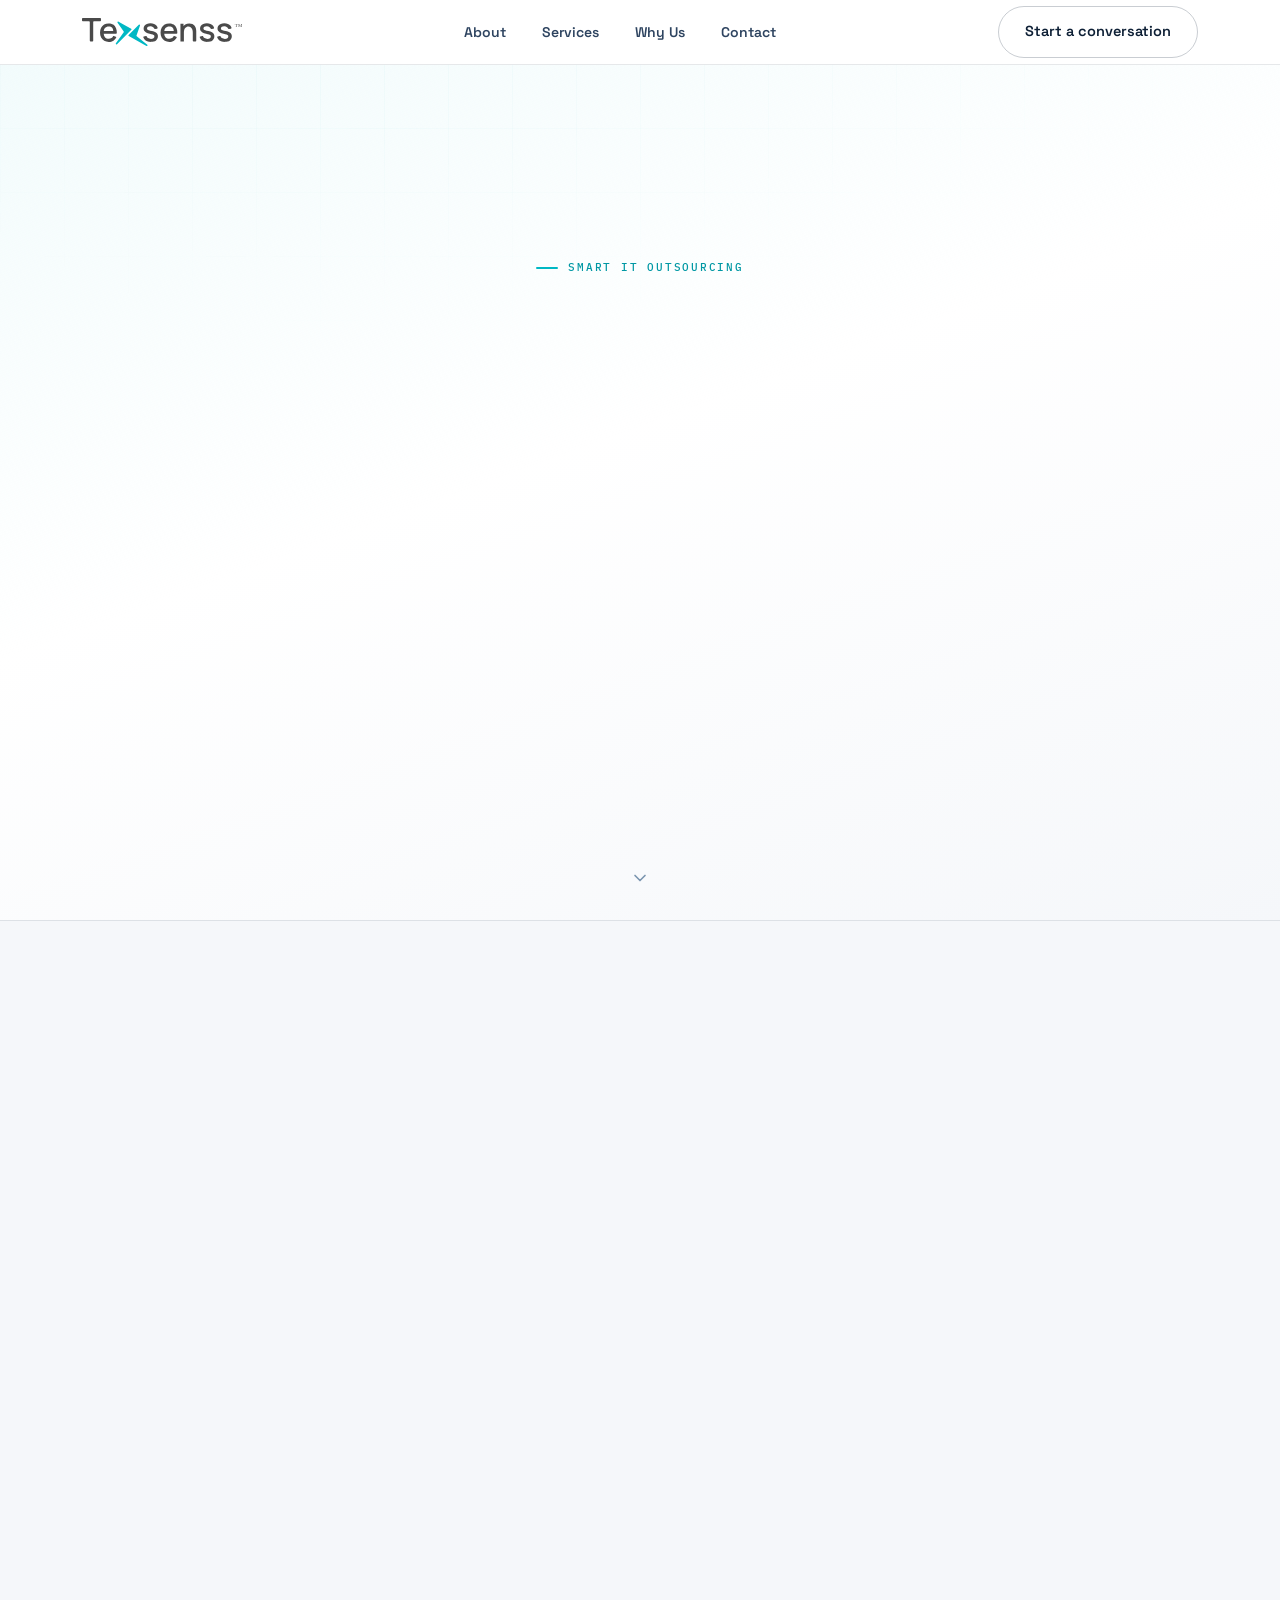
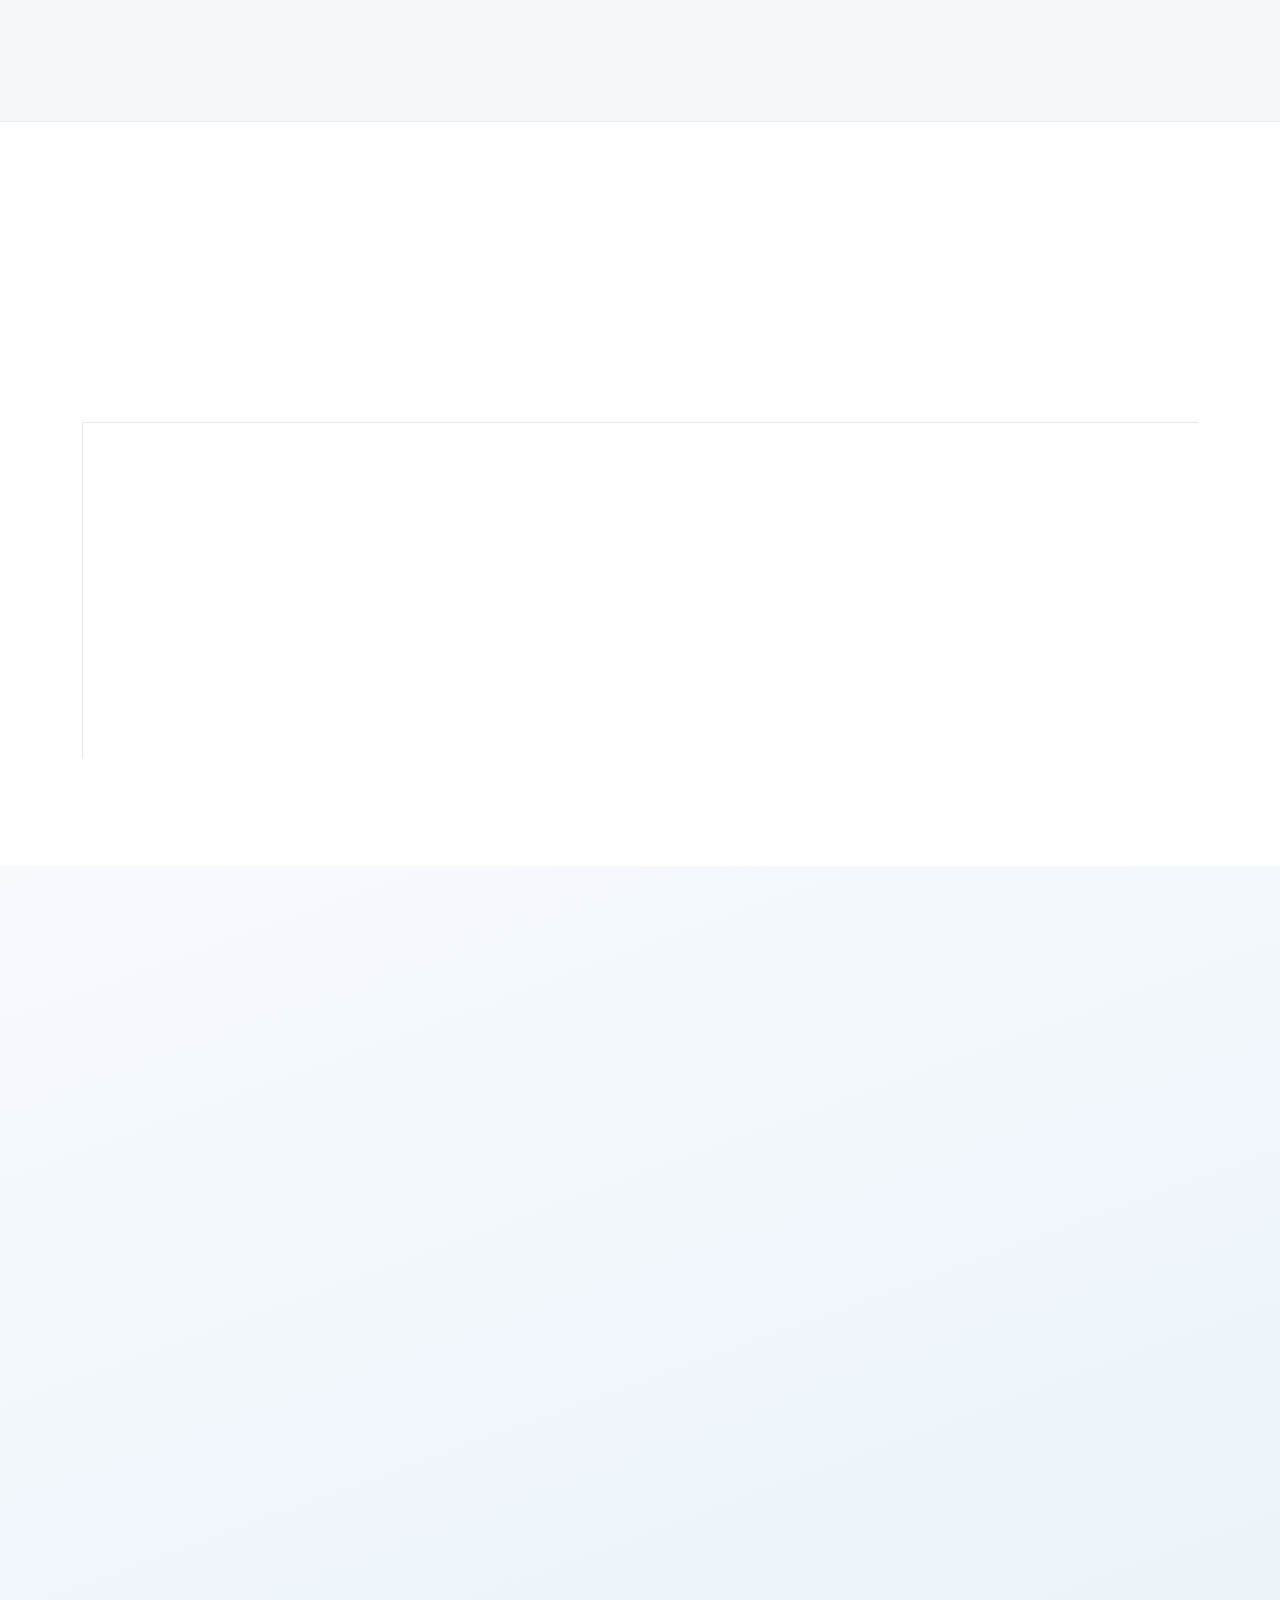
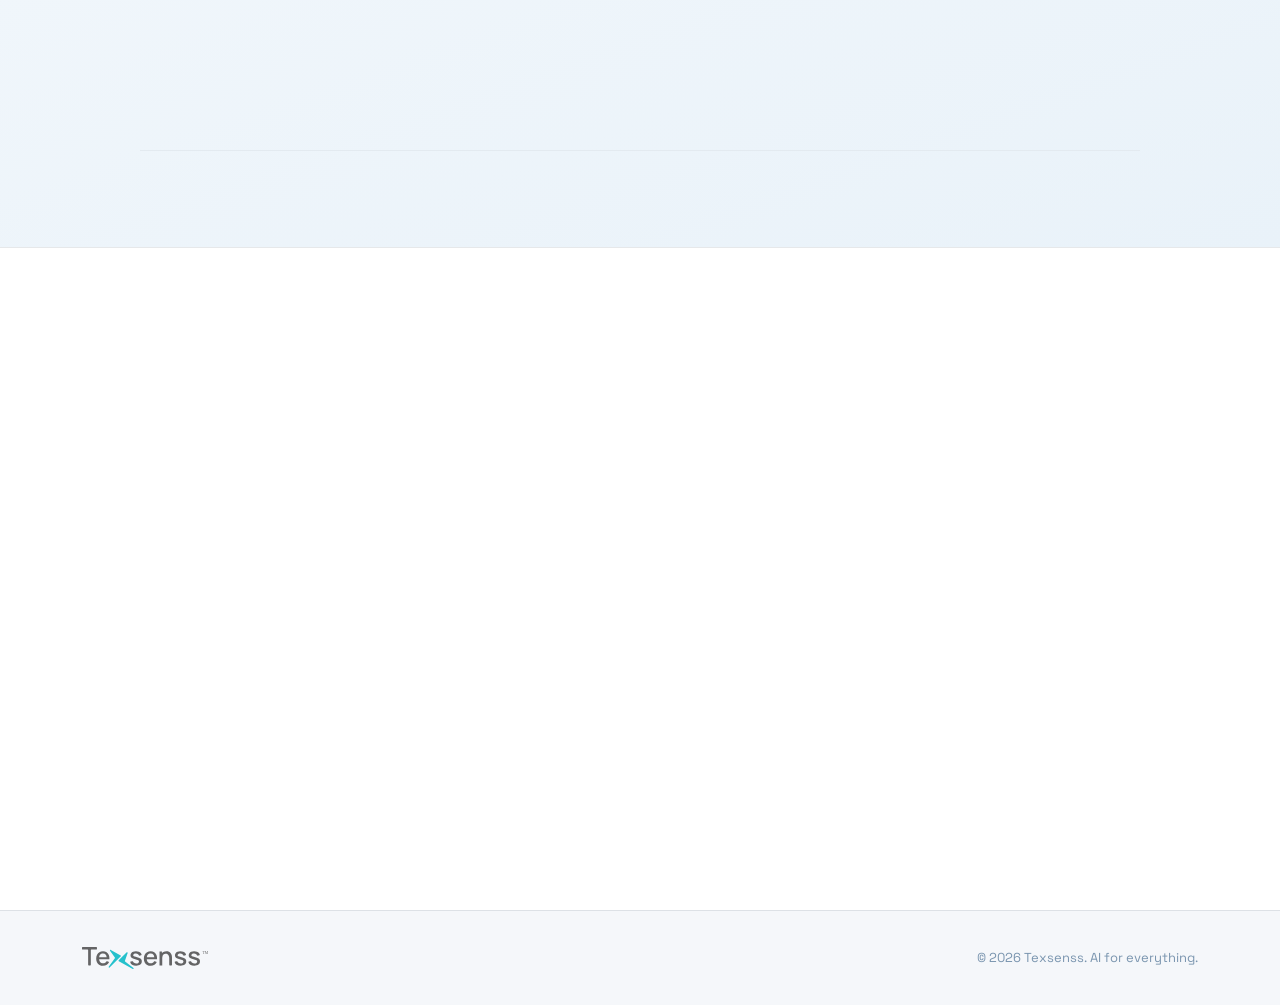
==== commit 581a1793: "Update index.html" ====
--- a/index.html
+++ b/index.html
@@ -7,6 +7,22 @@
   <title>Texsenss — AI for everything</title>
   <meta name="description"
     content="Texsenss is an AI consultancy applying artificial intelligence across design, infrastructure, mechanics, and everything in between.">
+
+  <!-- Open Graph / Social sharing -->
+  <meta property="og:type" content="website">
+  <meta property="og:url" content="https://texsenss.com/">
+  <meta property="og:title" content="Texsenss — AI for everything">
+  <meta property="og:description" content="Texsenss is an AI consultancy applying artificial intelligence across design, infrastructure, mechanics, and everything in between.">
+  <meta property="og:image" content="https://texsenss.com/og-image.png">
+  <meta property="og:image:width" content="1200">
+  <meta property="og:image:height" content="630">
+  <meta property="og:image:alt" content="Texsenss wordmark on a white background">
+
+  <!-- Twitter Card -->
+  <meta name="twitter:card" content="summary_large_image">
+  <meta name="twitter:title" content="Texsenss — AI for everything">
+  <meta name="twitter:description" content="Texsenss is an AI consultancy applying artificial intelligence across design, infrastructure, mechanics, and everything in between.">
+  <meta name="twitter:image" content="https://texsenss.com/og-image.png">
 
   <!-- Favicon from brand kit -->
   <link rel="icon" type="image/svg+xml" href="brandkit/Favicon - 32 x 32px.svg">
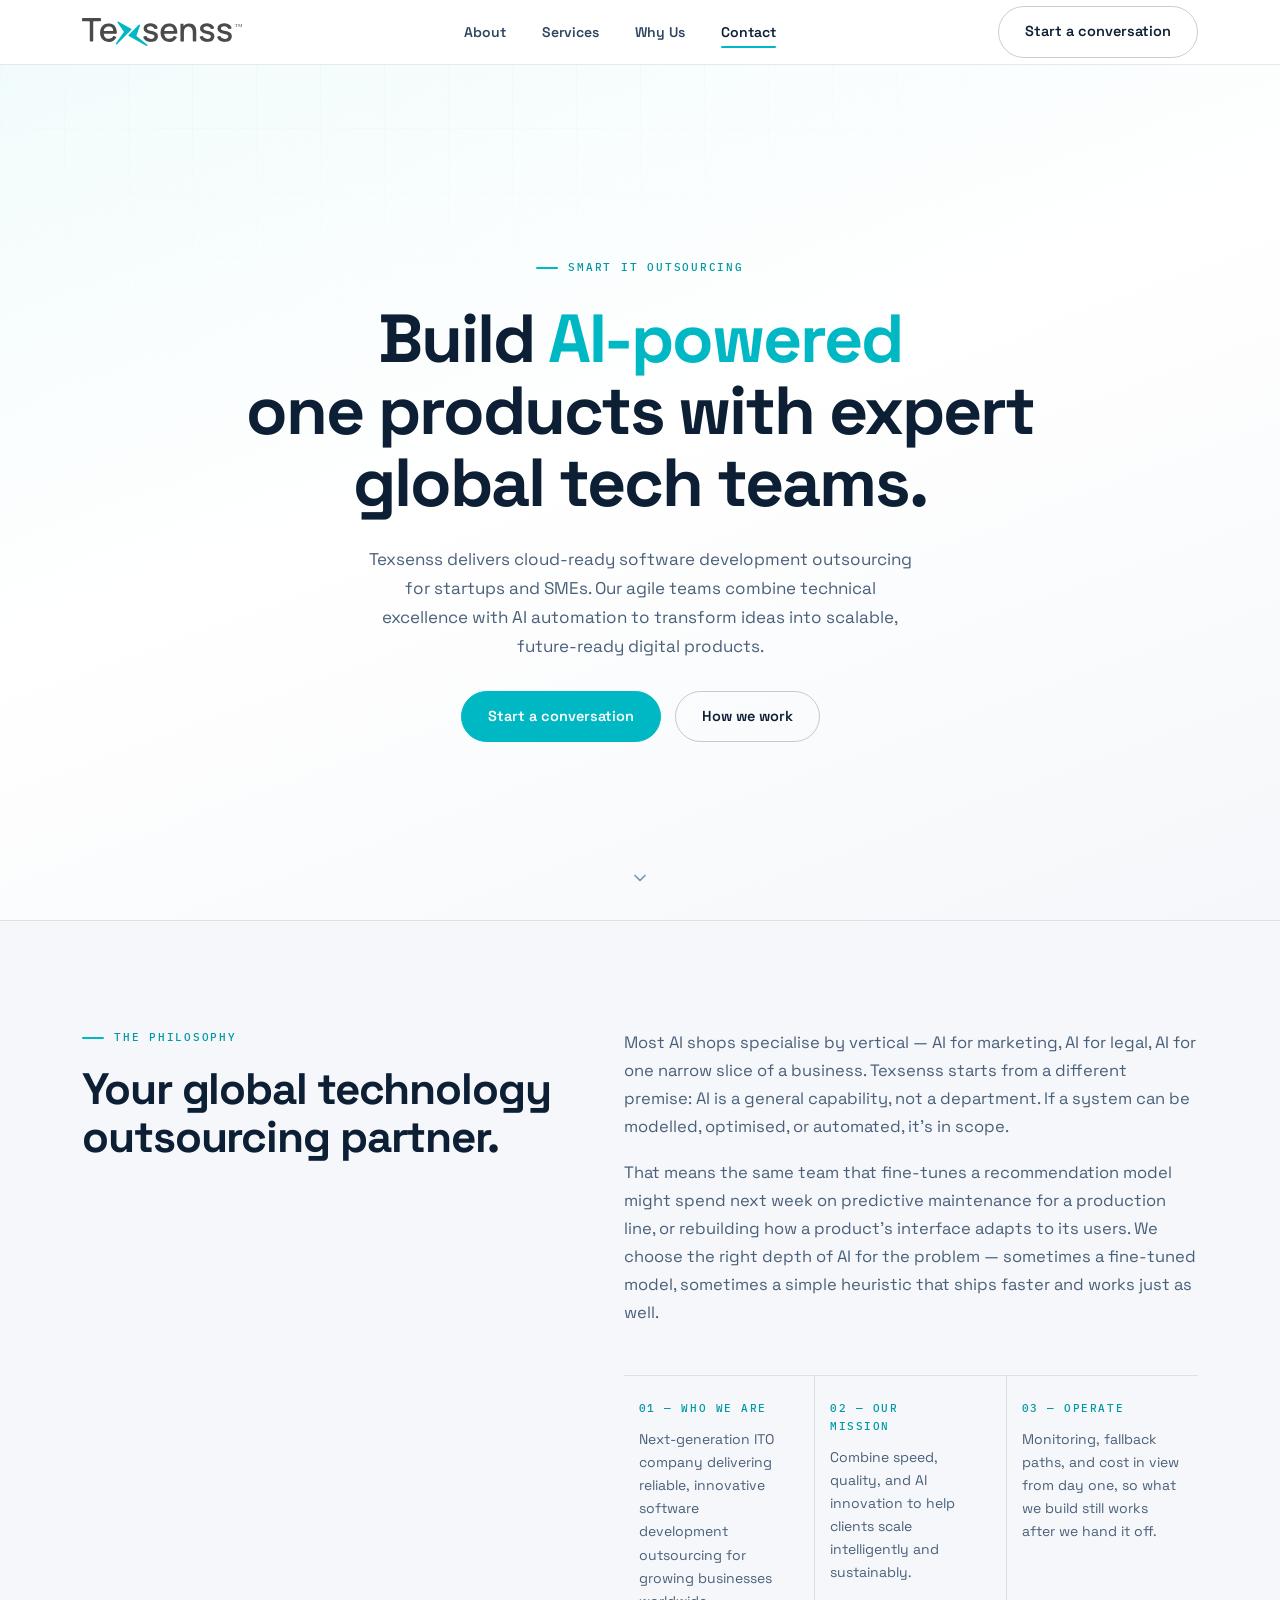
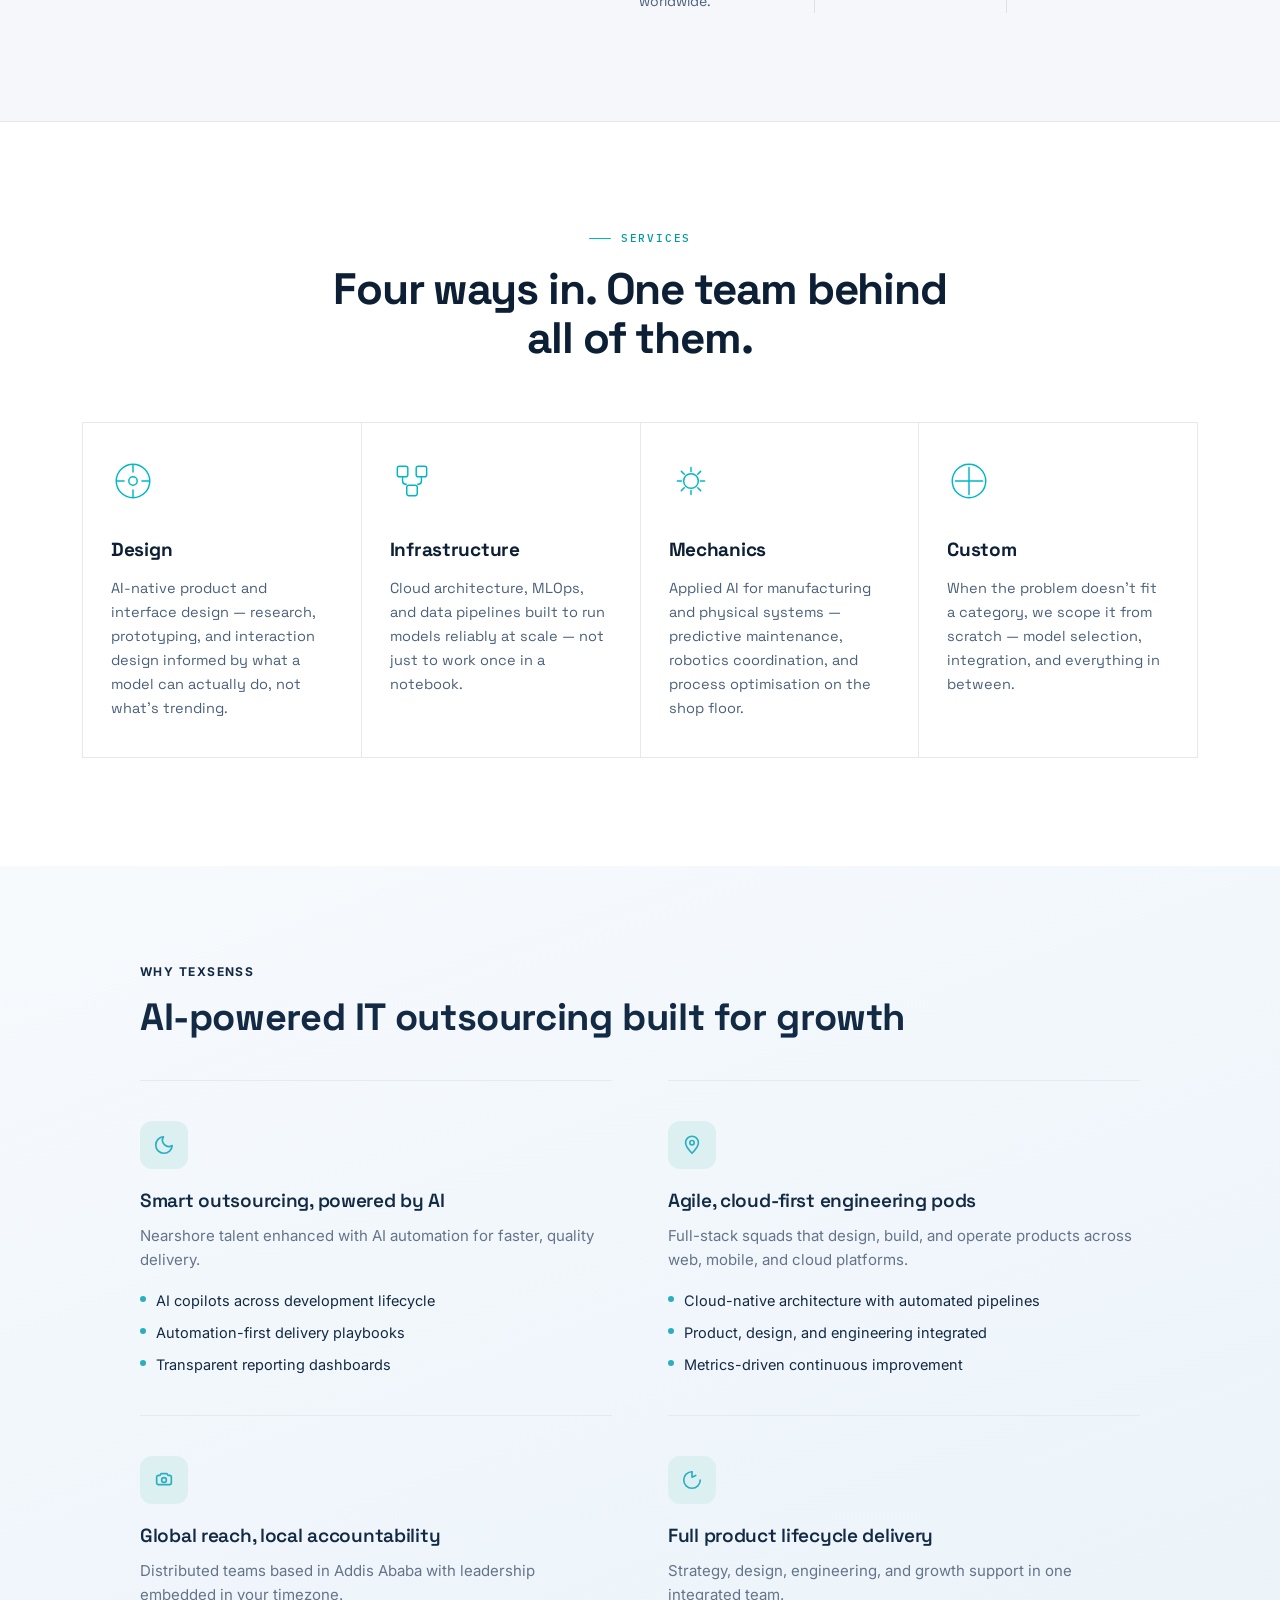
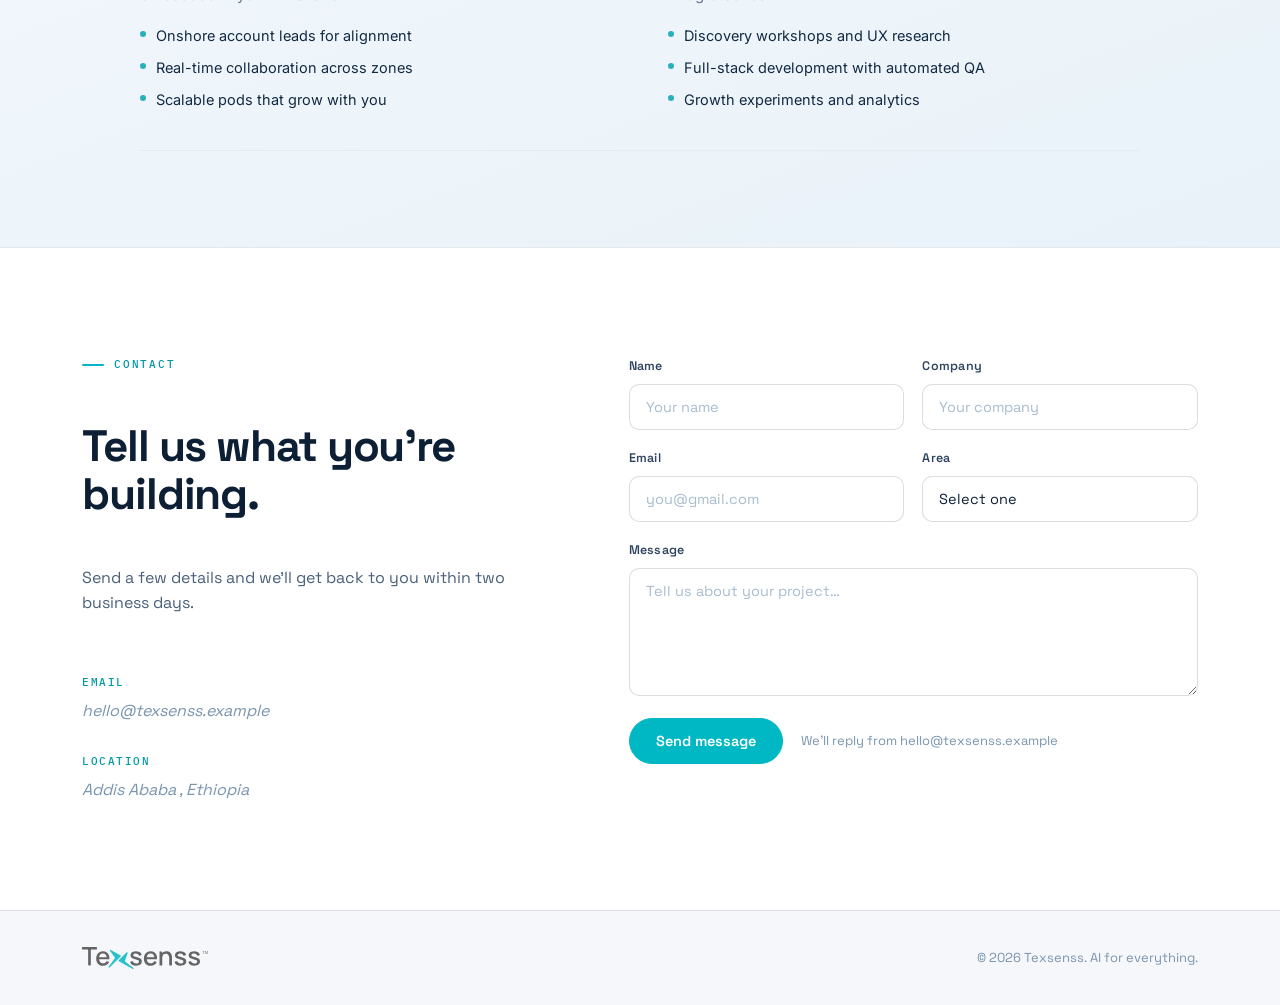
==== commit c5d8009c: "Update index.html" ====
--- a/index.html
+++ b/index.html
@@ -10,10 +10,10 @@
 
   <!-- Open Graph / Social sharing -->
   <meta property="og:type" content="website">
-  <meta property="og:url" content="https://texsenss.com/">
+  <meta property="og:url" content="https://texsenss-web.vercel.app/">
   <meta property="og:title" content="Texsenss — AI for everything">
   <meta property="og:description" content="Texsenss is an AI consultancy applying artificial intelligence across design, infrastructure, mechanics, and everything in between.">
-  <meta property="og:image" content="https://texsenss.com/og-image.png">
+  <meta property="og:image" content="https://texsenss-web.vercel.app/og-image.png">
   <meta property="og:image:width" content="1200">
   <meta property="og:image:height" content="630">
   <meta property="og:image:alt" content="Texsenss wordmark on a white background">
@@ -22,7 +22,7 @@
   <meta name="twitter:card" content="summary_large_image">
   <meta name="twitter:title" content="Texsenss — AI for everything">
   <meta name="twitter:description" content="Texsenss is an AI consultancy applying artificial intelligence across design, infrastructure, mechanics, and everything in between.">
-  <meta name="twitter:image" content="https://texsenss.com/og-image.png">
+  <meta name="twitter:image" content="https://texsenss-web.vercel.app/og-image.png">
 
   <!-- Favicon from brand kit -->
   <link rel="icon" type="image/svg+xml" href="brandkit/Favicon - 32 x 32px.svg">
--- a/style.css
+++ b/style.css
@@ -716,3 +716,4 @@
   .nav { padding: 0 22px; }
   .hero-inner { padding: 80px 0 60px; }
 }
+
